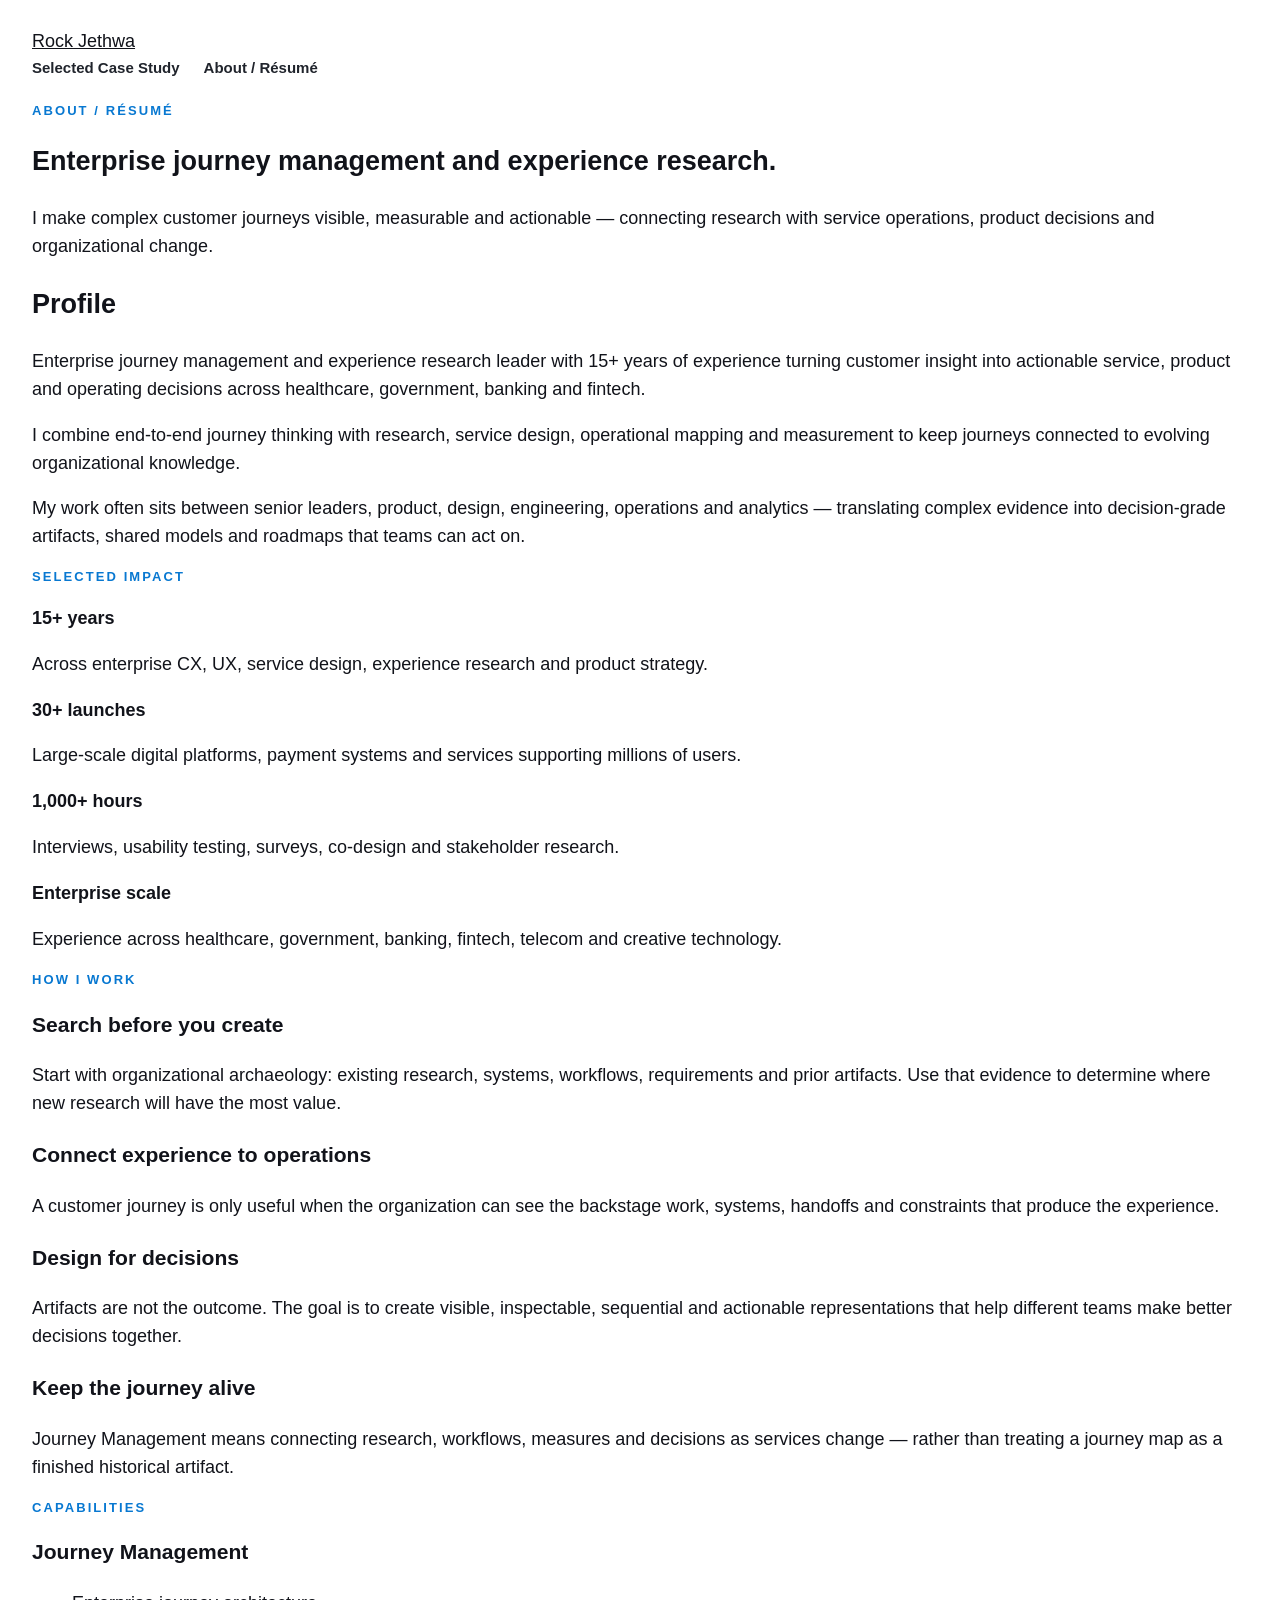
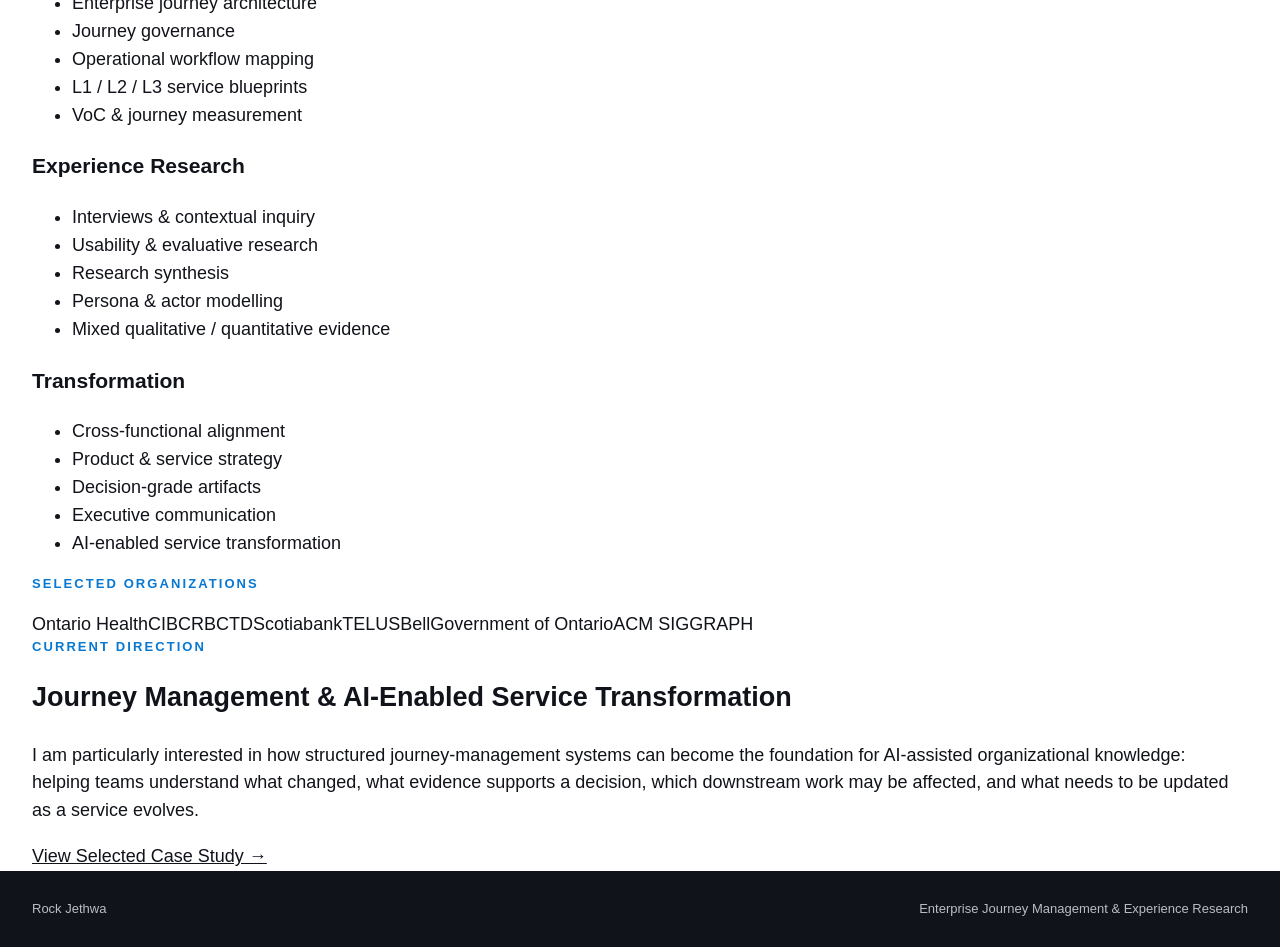
==== about.html @ f86421ea "Create about.html" ====
<!DOCTYPE html>
<html lang="en">
<head>
  <meta charset="UTF-8">
  <meta name="viewport" content="width=device-width, initial-scale=1.0">
  <title>About / Résumé | Rock Jethwa</title>
  <meta name="description" content="About Rock Jethwa — enterprise journey management, experience research, service design and AI-enabled transformation leader.">
  <link rel="stylesheet" href="styles.css">
</head>
<body>
  <header class="site-header">
    <div class="container header-inner">
      <a class="brand" href="index.html">Rock Jethwa</a>
      <nav class="nav-links" aria-label="Primary navigation">
        <a href="index.html">Selected Case Study</a>
        <a class="active" href="about.html">About / Résumé</a>
      </nav>
    </div>
  </header>

  <main>
    <section class="about-hero">
      <div class="container">
        <p class="eyebrow">ABOUT / RÉSUMÉ</p>
        <h1>Enterprise journey management and experience research.</h1>
        <p class="about-lead">I make complex customer journeys visible, measurable and actionable — connecting research with service operations, product decisions and organizational change.</p>
      </div>
    </section>

    <section class="about-copy">
      <div class="container narrow">
        <h2>Profile</h2>
        <p>Enterprise journey management and experience research leader with 15+ years of experience turning customer insight into actionable service, product and operating decisions across healthcare, government, banking and fintech.</p>
        <p>I combine end-to-end journey thinking with research, service design, operational mapping and measurement to keep journeys connected to evolving organizational knowledge.</p>
        <p>My work often sits between senior leaders, product, design, engineering, operations and analytics — translating complex evidence into decision-grade artifacts, shared models and roadmaps that teams can act on.</p>
      </div>
    </section>

    <section class="about-section-light">
      <div class="container">
        <p class="eyebrow">SELECTED IMPACT</p>
        <div class="impact-grid">
          <div><strong>15+ years</strong><p>Across enterprise CX, UX, service design, experience research and product strategy.</p></div>
          <div><strong>30+ launches</strong><p>Large-scale digital platforms, payment systems and services supporting millions of users.</p></div>
          <div><strong>1,000+ hours</strong><p>Interviews, usability testing, surveys, co-design and stakeholder research.</p></div>
          <div><strong>Enterprise scale</strong><p>Experience across healthcare, government, banking, fintech, telecom and creative technology.</p></div>
        </div>
      </div>
    </section>

    <section class="about-copy">
      <div class="container">
        <p class="eyebrow">HOW I WORK</p>
        <div class="principles-grid">
          <div><h3>Search before you create</h3><p>Start with organizational archaeology: existing research, systems, workflows, requirements and prior artifacts. Use that evidence to determine where new research will have the most value.</p></div>
          <div><h3>Connect experience to operations</h3><p>A customer journey is only useful when the organization can see the backstage work, systems, handoffs and constraints that produce the experience.</p></div>
          <div><h3>Design for decisions</h3><p>Artifacts are not the outcome. The goal is to create visible, inspectable, sequential and actionable representations that help different teams make better decisions together.</p></div>
          <div><h3>Keep the journey alive</h3><p>Journey Management means connecting research, workflows, measures and decisions as services change — rather than treating a journey map as a finished historical artifact.</p></div>
        </div>
      </div>
    </section>

    <section class="resume-section">
      <div class="container">
        <p class="eyebrow">CAPABILITIES</p>
        <div class="capability-columns">
          <div><h3>Journey Management</h3><ul><li>Enterprise journey architecture</li><li>Journey governance</li><li>Operational workflow mapping</li><li>L1 / L2 / L3 service blueprints</li><li>VoC &amp; journey measurement</li></ul></div>
          <div><h3>Experience Research</h3><ul><li>Interviews &amp; contextual inquiry</li><li>Usability &amp; evaluative research</li><li>Research synthesis</li><li>Persona &amp; actor modelling</li><li>Mixed qualitative / quantitative evidence</li></ul></div>
          <div><h3>Transformation</h3><ul><li>Cross-functional alignment</li><li>Product &amp; service strategy</li><li>Decision-grade artifacts</li><li>Executive communication</li><li>AI-enabled service transformation</li></ul></div>
        </div>
      </div>
    </section>

    <section class="about-section-light">
      <div class="container">
        <p class="eyebrow">SELECTED ORGANIZATIONS</p>
        <div class="experience-chips large"><span>Ontario Health</span><span>CIBC</span><span>RBC</span><span>TD</span><span>Scotiabank</span><span>TELUS</span><span>Bell</span><span>Government of Ontario</span><span>ACM SIGGRAPH</span></div>
      </div>
    </section>

    <section class="about-copy closing-about">
      <div class="container narrow">
        <p class="eyebrow">CURRENT DIRECTION</p>
        <h2>Journey Management &amp; AI-Enabled Service Transformation</h2>
        <p>I am particularly interested in how structured journey-management systems can become the foundation for AI-assisted organizational knowledge: helping teams understand what changed, what evidence supports a decision, which downstream work may be affected, and what needs to be updated as a service evolves.</p>
        <a class="button" href="index.html">View Selected Case Study →</a>
      </div>
    </section>
  </main>

  <footer class="site-footer">
    <div class="container"><span>Rock Jethwa</span><span>Enterprise Journey Management &amp; Experience Research</span></div>
  </footer>
</body>
</html>
---- styles.css ----
/* =========================================================
   RESET / BASE
========================================================= */

* {
  box-sizing: border-box;
}

html {
  scroll-behavior: smooth;
}

body {
  margin: 0;
  background: #ffffff;
  color: #11131a;
  font-family:
    Inter,
    -apple-system,
    BlinkMacSystemFont,
    "Segoe UI",
    Helvetica,
    Arial,
    sans-serif;
  font-size: 18px;
  line-height: 1.55;
}

img {
  display: block;
  max-width: 100%;
}

a {
  color: inherit;
}

.container {
  width: min(1240px, calc(100% - 64px));
  margin: 0 auto;
}


/* =========================================================
   HEADER
========================================================= */

.site-header {
  padding: 28px 0 24px;
  background: #ffffff;
}

.nav-links {
  display: flex;
  flex-wrap: wrap;
  gap: 12px 24px;
}

.nav-links a {
  color: #20242c;
  font-size: 15px;
  font-weight: 600;
  text-decoration: none;
}

.nav-links a:hover {
  color: #0878d1;
}


/* =========================================================
   HERO
========================================================= */

.hero {
  padding-top: 8px;
}

.hero-panel {
  position: relative;
  display: flex;
  align-items: flex-end;
  min-height: 340px;
  overflow: hidden;
  padding: 52px 56px;

  background:
    radial-gradient(
      circle at 75% 30%,
      rgba(209, 37, 255, 0.75),
      transparent 30%
    ),
    radial-gradient(
      circle at 45% 20%,
      rgba(0, 144, 255, 0.7),
      transparent 32%
    ),
    linear-gradient(
      125deg,
      #050716 0%,
      #081a42 38%,
      #35115b 67%,
      #080912 100%
    );

  border-radius: 4px;
}

.hero-panel::before {
  content: "";
  position: absolute;
  inset: -35% -10% auto 20%;
  height: 85%;

  background:
    linear-gradient(
      115deg,
      transparent 20%,
      rgba(0, 176, 255, 0.7) 40%,
      rgba(205, 33, 255, 0.65) 58%,
      rgba(255, 89, 44, 0.55) 75%,
      transparent 90%
    );

  filter: blur(35px);
  transform: rotate(-5deg);
}

.hero-content {
  position: relative;
  z-index: 2;
  max-width: 900px;
}

.hero h1 {
  max-width: 850px;
  margin: 0 0 24px;
  color: #ffffff;
  font-size: clamp(42px, 5vw, 70px);
  line-height: 0.98;
  letter-spacing: -0.045em;
}

.hero-statement {
  max-width: 920px;
  margin: 0;
  color: rgba(255, 255, 255, 0.93);
  font-size: 22px;
  font-style: italic;
  line-height: 1.45;
}


/* =========================================================
   TOP EXPERIENCE STATS
========================================================= */

.experience-stats {
  padding: 36px 0 30px;
}

.stats-grid {
  display: grid;
  grid-template-columns: repeat(4, 1fr);
  gap: 32px;
}

.stat {
  text-align: center;
}

.stat strong {
  display: block;
  margin-bottom: 4px;
  font-size: 27px;
  line-height: 1.1;
}

.stat span {
  display: block;
  color: #353a43;
  font-size: 15px;
  line-height: 1.35;
}


/* =========================================================
   LOGO MARQUEE
========================================================= */

.logo-section {
  padding: 18px 0 54px;
  overflow: hidden;
}

.logo-marquee {
  width: 100%;
  overflow: hidden;
}

.logo-track {
  display: flex;
  width: max-content;
  align-items: center;
  gap: 65px;
  padding-left: 32px;
  animation: logo-scroll 36s linear infinite;
}

.logo-marquee:hover .logo-track {
  animation-play-state: paused;
}

.logo-item {
  display: flex;
  flex: 0 0 auto;
  width: 135px;
  height: 75px;
  align-items: center;
  justify-content: center;
}

.logo-item img {
  max-width: 135px;
  max-height: 70px;
  object-fit: contain;
}

@keyframes logo-scroll {
  from {
    transform: translateX(0);
  }

  to {
    transform: translateX(-50%);
  }
}

@media (prefers-reduced-motion: reduce) {
  .logo-track {
    animation: none;
  }
}


/* =========================================================
   COMMON TYPOGRAPHY
========================================================= */

.eyebrow {
  margin: 0 0 20px;
  color: #0878d1;
  font-size: 13px;
  font-weight: 800;
  letter-spacing: 0.16em;
  line-height: 1.2;
}

.section-number {
  margin: 0 0 8px;
  color: #8a929c;
  font-size: 14px;
  font-weight: 800;
  letter-spacing: 0.12em;
}

.section-title {
  max-width: 1050px;
  margin: 0 0 25px;
  color: #11131a;
  font-size: clamp(44px, 5vw, 70px);
  font-weight: 750;
  letter-spacing: -0.045em;
  line-height: 1.02;
}

.section-lead {
  max-width: 900px;
  margin: 0 0 30px;
  color: #444b55;
  font-size: 22px;
  line-height: 1.5;
}

.case-section > .container > p:not(.eyebrow):not(.section-number):not(.section-lead) {
  max-width: 940px;
  margin-top: 24px;
  margin-bottom: 0;
  color: #303640;
}


/* =========================================================
   FEATURED CASE INTRO
========================================================= */

.case-intro {
  padding: 22px 0 0;
}

.case-title {
  margin: 0;
  color: #11131a;
  font-size: clamp(64px, 8vw, 108px);
  font-weight: 750;
  letter-spacing: -0.055em;
  line-height: 0.95;
}

.case-subtitle {
  max-width: 1000px;
  margin: 24px 0 8px;
  color: #454b54;
  font-size: clamp(28px, 3vw, 40px);
  line-height: 1.25;
}

.confidentiality-note {
  margin: 0;
  color: #7b818a;
  font-size: 15px;
  font-style: italic;
}


/* =========================================================
   PROGRAM CONTEXT
========================================================= */

.program-scale {
  margin-top: 60px;
}

.program-scale h3 {
  max-width: 1040px;
  margin: 0 0 28px;
  font-size: clamp(44px, 5vw, 70px);
  line-height: 1.04;
  letter-spacing: -0.045em;
}

.program-scale-intro {
  max-width: 940px;
  margin: 0 0 38px;
  color: #444b55;
  font-size: 21px;
  line-height: 1.55;
}

.scale-grid {
  display: grid;
  grid-template-columns: repeat(4, 1fr);
  gap: 32px;
}

.scale-item {
  padding-top: 22px;
  border-top: 1px solid #dfe3e8;
}

.scale-item strong {
  display: block;
  margin-bottom: 10px;
  font-size: 38px;
  line-height: 1;
}

.scale-item span {
  display: block;
  color: #4a5059;
  font-size: 16px;
  line-height: 1.45;
}

.source-note {
  margin: 28px 0 0;
  color: #858b94;
  font-size: 13px;
}


/* =========================================================
   CONTENTS
========================================================= */

.contents-section {
  padding: 0;
}

.case-contents {
  margin-top: 60px;
  padding: 42px 48px 48px;
  background: #f5f6f8;
  border-radius: 7px;
}

.contents-grid {
  display: grid;
  grid-template-columns: repeat(2, 1fr);
  column-gap: 55px;
}

.contents-grid a {
  display: grid;
  grid-template-columns: 38px 1fr;
  align-items: center;
  padding: 16px 0;
  border-bottom: 1px solid #dfe2e6;

  color: #343a44;
  font-size: 16px;
  font-weight: 650;
  text-decoration: none;
}

.contents-grid a:hover {
  color: #0878d1;
}

.contents-grid span {
  color: #8a929c;
  font-size: 12px;
  font-weight: 800;
}


/* =========================================================
   MY WORK AT A GLANCE
========================================================= */

.work-scale {
  margin-top: 55px;
}

.at-a-glance {
  display: grid;
  grid-template-columns: repeat(4, 1fr);
  gap: 32px;
}

.glance-item {
  padding-top: 24px;
  border-top: 1px solid #dfe3e8;
}

.glance-item strong {
  display: block;
  margin-bottom: 12px;
  color: #11131a;
  font-size: 38px;
  line-height: 1;
}

.glance-item span {
  display: block;
  color: #4a5059;
  font-size: 16px;
  line-height: 1.45;
}


/* =========================================================
   CASE STUDY SECTIONS

   This is the important spacing adjustment.
========================================================= */

.case-section {
  padding: 65px 0 10px;
}

.first-case-section {
  padding-top: 70px;
}


/* =========================================================
   IMAGE PLACEHOLDERS
========================================================= */

.image-placeholder {
  display: flex;
  min-height: 330px;
  margin: 36px 0 30px;
  align-items: center;
  justify-content: center;

  background: #f4f5f7;
  border: 1px solid #e5e8ec;
}

.image-placeholder span {
  padding: 20px;
  color: #8c929a;
  font-size: 14px;
  text-align: center;
}


/* =========================================================
   GOVERNANCE CARDS
========================================================= */

.governance-grid {
  display: grid;
  grid-template-columns: repeat(3, 1fr);
  gap: 18px;
  margin: 36px 0 10px;
}

.governance-card {
  padding: 26px;
  background: #f6f7f8;
}

.governance-card strong {
  color: #0878d1;
  font-size: 14px;
  letter-spacing: 0.08em;
}

.governance-card h3 {
  margin: 8px 0 10px;
  font-size: 22px;
}

.governance-card p {
  margin: 0;
  color: #555b64;
  font-size: 15px;
}


/* =========================================================
   ROLE
========================================================= */

.role-grid {
  display: grid;
  grid-template-columns: repeat(3, 1fr);
  gap: 28px;
  margin-top: 38px;
}

.role-grid > div {
  padding-top: 22px;
  border-top: 1px solid #dfe3e8;
}

.role-grid h3 {
  margin: 0 0 12px;
  font-size: 19px;
}

.role-grid p {
  margin: 0;
  color: #515760;
  font-size: 16px;
}


/* =========================================================
   ABOUT
========================================================= */

.about-section {
  margin-top: 70px;
  padding: 65px 0;
  background: #f5f6f8;
}

.about-section h2 {
  max-width: 850px;
  margin: 0 0 20px;
  font-size: clamp(38px, 4vw, 58px);
  letter-spacing: -0.04em;
  line-height: 1.05;
}

.about-section p:last-child {
  color: #555b64;
}


/* =========================================================
   FOOTER
========================================================= */

.site-footer {
  padding: 28px 0;
  background: #11131a;
  color: #ffffff;
}

.site-footer .container {
  display: flex;
  align-items: center;
  justify-content: space-between;
  gap: 25px;
  color: #b9bec6;
  font-size: 13px;
}


/* =========================================================
   TABLET
========================================================= */

@media (max-width: 950px) {

  .stats-grid,
  .scale-grid,
  .at-a-glance {
    grid-template-columns: repeat(2, 1fr);
  }

  .contents-grid {
    grid-template-columns: 1fr;
  }

  .governance-grid,
  .role-grid {
    grid-template-columns: 1fr;
  }

}


/* =========================================================
   MOBILE
========================================================= */

@media (max-width: 700px) {

  body {
    font-size: 16px;
  }

  .container {
    width: min(92%, 1240px);
  }

  .site-header {
    padding: 20px 0;
  }

  .nav-links {
    gap: 12px 18px;
  }

  .nav-links a {
    font-size: 13px;
  }


  /* HERO */

  .hero {
    padding-top: 0;
  }

  .hero-panel {
    min-height: 430px;
    padding: 38px 28px;
  }

  .hero h1 {
    font-size: 44px;
  }

  .hero-statement {
    font-size: 19px;
  }


  /* STATS */

  .stats-grid,
  .scale-grid,
  .at-a-glance {
    grid-template-columns: 1fr;
  }

  .stat {
    text-align: left;
  }


  /* FEATURED CASE */

  .case-title {
    font-size: 58px;
  }

  .case-subtitle {
    font-size: 27px;
  }


  /* PROGRAM CONTEXT */

  .program-scale {
    margin-top: 50px;
  }

  .program-scale h3,
  .section-title {
    font-size: 42px;
  }

  .program-scale-intro,
  .section-lead {
    font-size: 19px;
  }


  /* CONTENTS */

  .case-contents {
    margin-top: 50px;
    padding: 30px 25px 35px;
  }

  .contents-grid a {
    grid-template-columns: 32px 1fr;
    padding: 14px 0;
    font-size: 15px;
  }


  /* MY WORK */

  .work-scale {
    margin-top: 50px;
  }


  /* CASE SECTIONS */

  .case-section,
  .first-case-section {
    padding-top: 55px;
  }


  /* IMAGES */

  .image-placeholder {
    min-height: 260px;
    margin: 28px 0 24px;
  }


  /* LOGOS */

  .logo-track {
    gap: 42px;
  }

  .logo-item {
    width: 110px;
  }

  .logo-item img {
    max-width: 110px;
    max-height: 60px;
  }


  /* FOOTER */

  .site-footer .container {
    align-items: flex-start;
    flex-direction: column;
  }

}
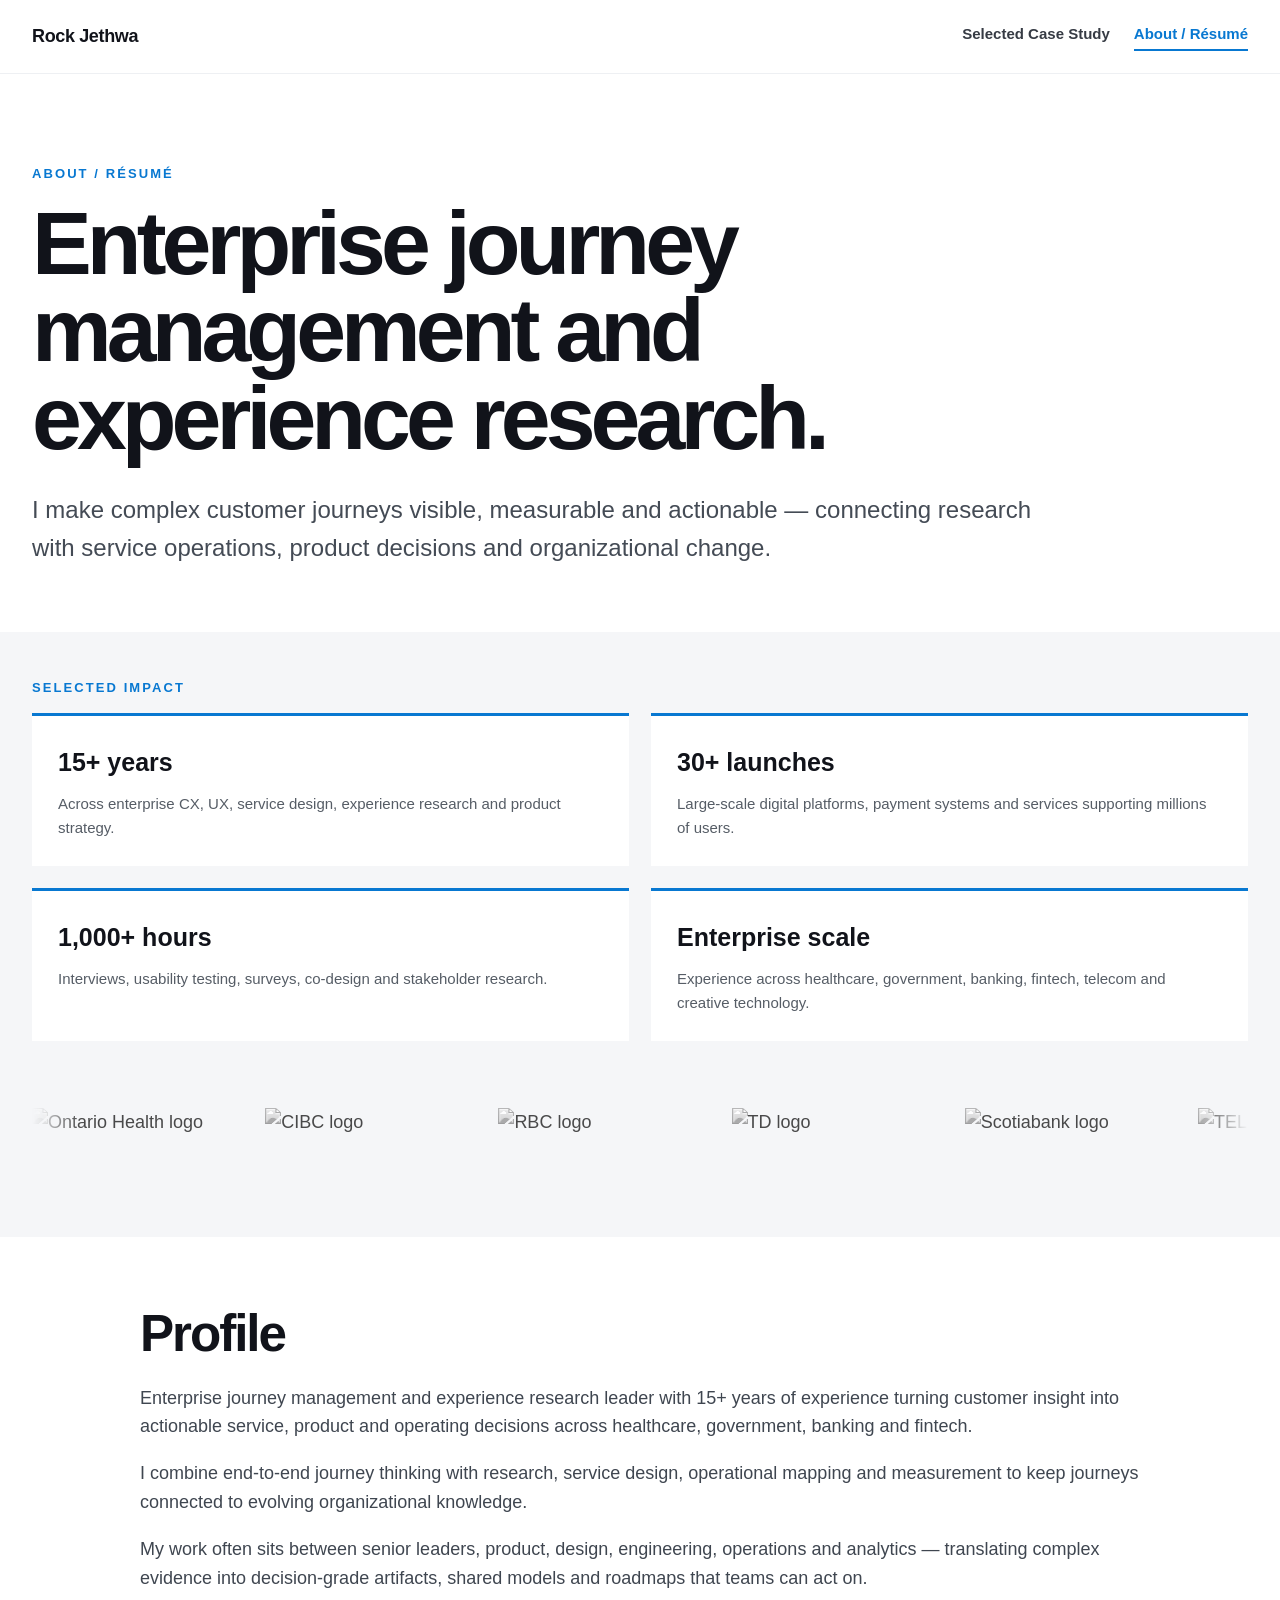
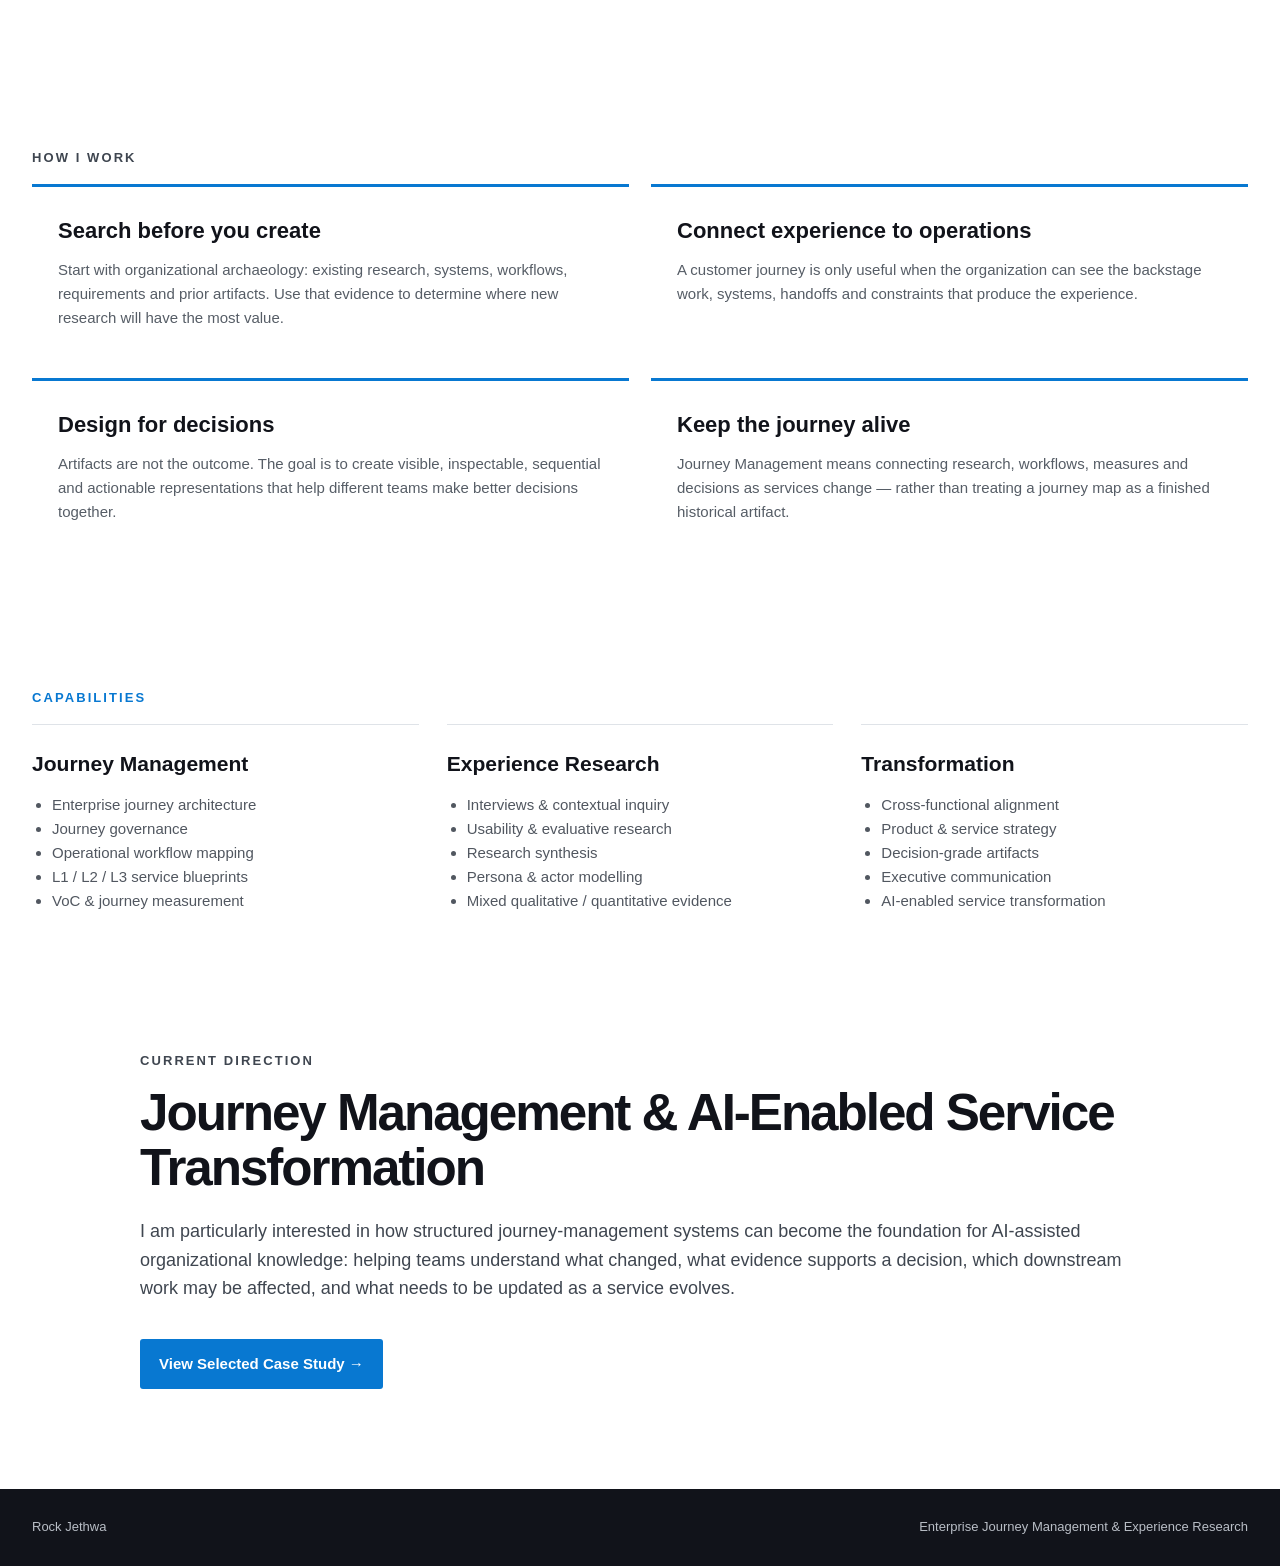
==== commit f947af65: "Update about.html" ====
--- a/about.html
+++ b/about.html
@@ -1,95 +1,112 @@
 <!DOCTYPE html>
+
 <html lang="en">
 <head>
-  <meta charset="UTF-8">
-  <meta name="viewport" content="width=device-width, initial-scale=1.0">
-  <title>About / Résumé | Rock Jethwa</title>
-  <meta name="description" content="About Rock Jethwa — enterprise journey management, experience research, service design and AI-enabled transformation leader.">
-  <link rel="stylesheet" href="styles.css">
+<meta charset="utf-8"/>
+<meta content="width=device-width, initial-scale=1.0" name="viewport"/>
+<title>About / Résumé | Rock Jethwa</title>
+<meta content="About Rock Jethwa — enterprise journey management, experience research, service design and AI-enabled transformation leader." name="description"/>
+<link href="styles.css" rel="stylesheet"/>
 </head>
 <body>
-  <header class="site-header">
-    <div class="container header-inner">
-      <a class="brand" href="index.html">Rock Jethwa</a>
-      <nav class="nav-links" aria-label="Primary navigation">
-        <a href="index.html">Selected Case Study</a>
-        <a class="active" href="about.html">About / Résumé</a>
-      </nav>
-    </div>
-  </header>
+<header class="site-header">
+<div class="container header-inner">
+<a class="brand" href="index.html">Rock Jethwa</a>
+<nav aria-label="Primary navigation" class="nav-links">
+<a href="index.html">Selected Case Study</a>
+<a class="active" href="about.html">About / Résumé</a>
+</nav>
+</div>
+</header>
+<main>
+<section class="about-hero">
+<div class="container">
+<p class="eyebrow">ABOUT / RÉSUMÉ</p>
+<h1>Enterprise journey management and experience research.</h1>
+<p class="about-lead">I make complex customer journeys visible, measurable and actionable — connecting research with service operations, product decisions and organizational change.</p>
+</div>
+</section><section class="about-section-light">
+<div class="container">
+<p class="eyebrow">SELECTED IMPACT</p>
+<div class="impact-grid">
+<div><strong>15+ years</strong><p>Across enterprise CX, UX, service design, experience research and product strategy.</p></div>
+<div><strong>30+ launches</strong><p>Large-scale digital platforms, payment systems and services supporting millions of users.</p></div>
+<div><strong>1,000+ hours</strong><p>Interviews, usability testing, surveys, co-design and stakeholder research.</p></div>
+<div><strong>Enterprise scale</strong><p>Experience across healthcare, government, banking, fintech, telecom and creative technology.</p></div>
+</div>
+</div>
+</section><section aria-label="Selected organizations" class="experience-strip logo-strip">
+<div class="container">
+<div aria-label="Selected organizations I've worked with or contributed to" class="logo-marquee" data-logo-marquee="">
+<div class="logo-marquee-track">
+<div class="logo-marquee-group">
+<div class="logo-item"><img alt="Ontario Health logo" loading="lazy" src="images/logo-ontario-health.svg"/></div>
+<div class="logo-item"><img alt="CIBC logo" loading="lazy" src="images/logo-cibc.svg"/></div>
+<div class="logo-item"><img alt="RBC logo" loading="lazy" src="images/logo-rbc.svg"/></div>
+<div class="logo-item"><img alt="TD logo" loading="lazy" src="images/logo-td.svg"/></div>
+<div class="logo-item"><img alt="Scotiabank logo" loading="lazy" src="images/logo-scotiabank.svg"/></div>
+<div class="logo-item"><img alt="TELUS logo" loading="lazy" src="images/logo-telus.svg"/></div>
+<div class="logo-item"><img alt="Bell logo" loading="lazy" src="images/logo-bell.svg"/></div>
+<div class="logo-item"><img alt="Government of Ontario logo" loading="lazy" src="images/logo-government-ontario.svg"/></div>
+<div class="logo-item"><img alt="ACM SIGGRAPH logo" loading="lazy" src="images/logo-acm-siggraph.svg"/></div>
+</div>
+<div aria-hidden="true" class="logo-marquee-group">
+<div class="logo-item"><img alt="" src="images/logo-ontario-health.svg"/></div>
+<div class="logo-item"><img alt="" src="images/logo-cibc.svg"/></div>
+<div class="logo-item"><img alt="" src="images/logo-rbc.svg"/></div>
+<div class="logo-item"><img alt="" src="images/logo-td.svg"/></div>
+<div class="logo-item"><img alt="" src="images/logo-scotiabank.svg"/></div>
+<div class="logo-item"><img alt="" src="images/logo-telus.svg"/></div>
+<div class="logo-item"><img alt="" src="images/logo-bell.svg"/></div>
+<div class="logo-item"><img alt="" src="images/logo-government-ontario.svg"/></div>
+<div class="logo-item"><img alt="" src="images/logo-acm-siggraph.svg"/></div>
+</div>
+</div>
+</div>
+</div>
+</section><section class="about-copy">
+<div class="container narrow">
+<h2>Profile</h2>
+<p>Enterprise journey management and experience research leader with 15+ years of experience turning customer insight into actionable service, product and operating decisions across healthcare, government, banking and fintech.</p>
+<p>I combine end-to-end journey thinking with research, service design, operational mapping and measurement to keep journeys connected to evolving organizational knowledge.</p>
+<p>My work often sits between senior leaders, product, design, engineering, operations and analytics — translating complex evidence into decision-grade artifacts, shared models and roadmaps that teams can act on.</p>
+</div>
+</section>
 
-  <main>
-    <section class="about-hero">
-      <div class="container">
-        <p class="eyebrow">ABOUT / RÉSUMÉ</p>
-        <h1>Enterprise journey management and experience research.</h1>
-        <p class="about-lead">I make complex customer journeys visible, measurable and actionable — connecting research with service operations, product decisions and organizational change.</p>
-      </div>
-    </section>
 
-    <section class="about-copy">
-      <div class="container narrow">
-        <h2>Profile</h2>
-        <p>Enterprise journey management and experience research leader with 15+ years of experience turning customer insight into actionable service, product and operating decisions across healthcare, government, banking and fintech.</p>
-        <p>I combine end-to-end journey thinking with research, service design, operational mapping and measurement to keep journeys connected to evolving organizational knowledge.</p>
-        <p>My work often sits between senior leaders, product, design, engineering, operations and analytics — translating complex evidence into decision-grade artifacts, shared models and roadmaps that teams can act on.</p>
-      </div>
-    </section>
+<section class="about-copy">
+<div class="container">
+<p class="eyebrow">HOW I WORK</p>
+<div class="principles-grid">
+<div><h3>Search before you create</h3><p>Start with organizational archaeology: existing research, systems, workflows, requirements and prior artifacts. Use that evidence to determine where new research will have the most value.</p></div>
+<div><h3>Connect experience to operations</h3><p>A customer journey is only useful when the organization can see the backstage work, systems, handoffs and constraints that produce the experience.</p></div>
+<div><h3>Design for decisions</h3><p>Artifacts are not the outcome. The goal is to create visible, inspectable, sequential and actionable representations that help different teams make better decisions together.</p></div>
+<div><h3>Keep the journey alive</h3><p>Journey Management means connecting research, workflows, measures and decisions as services change — rather than treating a journey map as a finished historical artifact.</p></div>
+</div>
+</div>
+</section>
+<section class="resume-section">
+<div class="container">
+<p class="eyebrow">CAPABILITIES</p>
+<div class="capability-columns">
+<div><h3>Journey Management</h3><ul><li>Enterprise journey architecture</li><li>Journey governance</li><li>Operational workflow mapping</li><li>L1 / L2 / L3 service blueprints</li><li>VoC &amp; journey measurement</li></ul></div>
+<div><h3>Experience Research</h3><ul><li>Interviews &amp; contextual inquiry</li><li>Usability &amp; evaluative research</li><li>Research synthesis</li><li>Persona &amp; actor modelling</li><li>Mixed qualitative / quantitative evidence</li></ul></div>
+<div><h3>Transformation</h3><ul><li>Cross-functional alignment</li><li>Product &amp; service strategy</li><li>Decision-grade artifacts</li><li>Executive communication</li><li>AI-enabled service transformation</li></ul></div>
+</div>
+</div>
+</section>
 
-    <section class="about-section-light">
-      <div class="container">
-        <p class="eyebrow">SELECTED IMPACT</p>
-        <div class="impact-grid">
-          <div><strong>15+ years</strong><p>Across enterprise CX, UX, service design, experience research and product strategy.</p></div>
-          <div><strong>30+ launches</strong><p>Large-scale digital platforms, payment systems and services supporting millions of users.</p></div>
-          <div><strong>1,000+ hours</strong><p>Interviews, usability testing, surveys, co-design and stakeholder research.</p></div>
-          <div><strong>Enterprise scale</strong><p>Experience across healthcare, government, banking, fintech, telecom and creative technology.</p></div>
-        </div>
-      </div>
-    </section>
-
-    <section class="about-copy">
-      <div class="container">
-        <p class="eyebrow">HOW I WORK</p>
-        <div class="principles-grid">
-          <div><h3>Search before you create</h3><p>Start with organizational archaeology: existing research, systems, workflows, requirements and prior artifacts. Use that evidence to determine where new research will have the most value.</p></div>
-          <div><h3>Connect experience to operations</h3><p>A customer journey is only useful when the organization can see the backstage work, systems, handoffs and constraints that produce the experience.</p></div>
-          <div><h3>Design for decisions</h3><p>Artifacts are not the outcome. The goal is to create visible, inspectable, sequential and actionable representations that help different teams make better decisions together.</p></div>
-          <div><h3>Keep the journey alive</h3><p>Journey Management means connecting research, workflows, measures and decisions as services change — rather than treating a journey map as a finished historical artifact.</p></div>
-        </div>
-      </div>
-    </section>
-
-    <section class="resume-section">
-      <div class="container">
-        <p class="eyebrow">CAPABILITIES</p>
-        <div class="capability-columns">
-          <div><h3>Journey Management</h3><ul><li>Enterprise journey architecture</li><li>Journey governance</li><li>Operational workflow mapping</li><li>L1 / L2 / L3 service blueprints</li><li>VoC &amp; journey measurement</li></ul></div>
-          <div><h3>Experience Research</h3><ul><li>Interviews &amp; contextual inquiry</li><li>Usability &amp; evaluative research</li><li>Research synthesis</li><li>Persona &amp; actor modelling</li><li>Mixed qualitative / quantitative evidence</li></ul></div>
-          <div><h3>Transformation</h3><ul><li>Cross-functional alignment</li><li>Product &amp; service strategy</li><li>Decision-grade artifacts</li><li>Executive communication</li><li>AI-enabled service transformation</li></ul></div>
-        </div>
-      </div>
-    </section>
-
-    <section class="about-section-light">
-      <div class="container">
-        <p class="eyebrow">SELECTED ORGANIZATIONS</p>
-        <div class="experience-chips large"><span>Ontario Health</span><span>CIBC</span><span>RBC</span><span>TD</span><span>Scotiabank</span><span>TELUS</span><span>Bell</span><span>Government of Ontario</span><span>ACM SIGGRAPH</span></div>
-      </div>
-    </section>
-
-    <section class="about-copy closing-about">
-      <div class="container narrow">
-        <p class="eyebrow">CURRENT DIRECTION</p>
-        <h2>Journey Management &amp; AI-Enabled Service Transformation</h2>
-        <p>I am particularly interested in how structured journey-management systems can become the foundation for AI-assisted organizational knowledge: helping teams understand what changed, what evidence supports a decision, which downstream work may be affected, and what needs to be updated as a service evolves.</p>
-        <a class="button" href="index.html">View Selected Case Study →</a>
-      </div>
-    </section>
-  </main>
-
-  <footer class="site-footer">
-    <div class="container"><span>Rock Jethwa</span><span>Enterprise Journey Management &amp; Experience Research</span></div>
-  </footer>
-</body>
+<section class="about-copy closing-about">
+<div class="container narrow">
+<p class="eyebrow">CURRENT DIRECTION</p>
+<h2>Journey Management &amp; AI-Enabled Service Transformation</h2>
+<p>I am particularly interested in how structured journey-management systems can become the foundation for AI-assisted organizational knowledge: helping teams understand what changed, what evidence supports a decision, which downstream work may be affected, and what needs to be updated as a service evolves.</p>
+<a class="button" href="index.html">View Selected Case Study →</a>
+</div>
+</section>
+</main>
+<footer class="site-footer">
+<div class="container"><span>Rock Jethwa</span><span>Enterprise Journey Management &amp; Experience Research</span></div>
+</footer>
+<script defer="True" src="scripts.js"></script></body>
 </html>
--- a/styles.css
+++ b/styles.css
@@ -1,777 +1,287 @@
-/* =========================================================
-   RESET / BASE
-========================================================= */
-
-* {
-  box-sizing: border-box;
-}
-
-html {
-  scroll-behavior: smooth;
-}
-
+* { box-sizing: border-box; }
+html { scroll-behavior: smooth; }
 body {
   margin: 0;
-  background: #ffffff;
+  background: #fff;
   color: #11131a;
-  font-family:
-    Inter,
-    -apple-system,
-    BlinkMacSystemFont,
-    "Segoe UI",
-    Helvetica,
-    Arial,
-    sans-serif;
+  font-family: Inter, -apple-system, BlinkMacSystemFont, "Segoe UI", Helvetica, Arial, sans-serif;
   font-size: 18px;
-  line-height: 1.55;
-}
-
-img {
-  display: block;
-  max-width: 100%;
-}
-
-a {
-  color: inherit;
-}
-
-.container {
-  width: min(1240px, calc(100% - 64px));
-  margin: 0 auto;
-}
-
-
-/* =========================================================
-   HEADER
-========================================================= */
-
-.site-header {
-  padding: 28px 0 24px;
-  background: #ffffff;
-}
-
-.nav-links {
-  display: flex;
-  flex-wrap: wrap;
-  gap: 12px 24px;
-}
-
-.nav-links a {
-  color: #20242c;
-  font-size: 15px;
-  font-weight: 600;
-  text-decoration: none;
-}
-
-.nav-links a:hover {
-  color: #0878d1;
-}
-
-
-/* =========================================================
-   HERO
-========================================================= */
-
-.hero {
-  padding-top: 8px;
-}
-
-.hero-panel {
+  line-height: 1.6;
+}
+img { display: block; max-width: 100%; }
+a { color: inherit; }
+.container { width: min(1240px, calc(100% - 64px)); margin: 0 auto; }
+.container.narrow { width: min(1000px, calc(100% - 64px)); }
+
+.site-header { padding: 22px 0; background: rgba(255,255,255,.96); border-bottom: 1px solid #eef0f3; position: sticky; top: 0; z-index: 20; backdrop-filter: blur(8px); }
+.header-inner { display: flex; align-items: center; justify-content: space-between; gap: 24px; }
+.brand { font-weight: 800; text-decoration: none; letter-spacing: -.02em; }
+.nav-links { display: flex; flex-wrap: wrap; gap: 12px 24px; }
+.nav-links a { color: #363b44; font-size: 15px; font-weight: 650; text-decoration: none; padding-bottom: 3px; border-bottom: 2px solid transparent; }
+.nav-links a:hover, .nav-links a.active { color: #0878d1; border-bottom-color: #0878d1; }
+
+.hero { padding-top: 28px; }
+.hero-panel { position: relative; min-height: 440px; display: flex; align-items: flex-end; overflow: hidden; padding: 58px 60px; background: radial-gradient(circle at 75% 30%, rgba(209,37,255,.75), transparent 30%), radial-gradient(circle at 45% 20%, rgba(0,144,255,.7), transparent 32%), linear-gradient(125deg,#050716 0%,#081a42 38%,#35115b 67%,#080912 100%); border-radius: 8px; }
+.hero-panel::before { content:""; position:absolute; inset:-35% -10% auto 20%; height:85%; background:linear-gradient(115deg,transparent 20%,rgba(0,176,255,.7) 40%,rgba(205,33,255,.65) 58%,rgba(255,89,44,.55) 75%,transparent 90%); filter: blur(35px); transform: rotate(-5deg); }
+.hero-content { position: relative; z-index:2; max-width: 1000px; }
+.hero-kicker { margin: 0 0 18px; color: rgba(255,255,255,.72); font-size: 13px; font-weight: 800; letter-spacing: .14em; }
+.hero h1 { max-width: 1000px; margin:0 0 24px; color:#fff; font-size:clamp(42px,5.5vw,76px); line-height:.98; letter-spacing:-.05em; }
+.hero-statement { margin:0; color:rgba(255,255,255,.94); font-size:24px; font-style:italic; }
+
+.experience-stats { padding: 38px 0 28px; }
+.stats-grid, .scale-grid, .at-a-glance { display:grid; grid-template-columns:repeat(4,1fr); gap:32px; }
+.stat { text-align:center; }
+.stat strong, .scale-item strong, .glance-item strong { display:block; margin-bottom:6px; font-size:28px; line-height:1.05; }
+.stat span, .scale-item span, .glance-item span { display:block; color:#4a5059; font-size:15px; line-height:1.4; }
+
+.experience-strip { padding: 10px 0 58px; }
+.logo-strip { overflow: hidden; }
+.logo-marquee {
+  --logo-gap: 54px;
   position: relative;
-  display: flex;
-  align-items: flex-end;
-  min-height: 340px;
-  overflow: hidden;
-  padding: 52px 56px;
-
-  background:
-    radial-gradient(
-      circle at 75% 30%,
-      rgba(209, 37, 255, 0.75),
-      transparent 30%
-    ),
-    radial-gradient(
-      circle at 45% 20%,
-      rgba(0, 144, 255, 0.7),
-      transparent 32%
-    ),
-    linear-gradient(
-      125deg,
-      #050716 0%,
-      #081a42 38%,
-      #35115b 67%,
-      #080912 100%
-    );
-
-  border-radius: 4px;
-}
-
-.hero-panel::before {
-  content: "";
-  position: absolute;
-  inset: -35% -10% auto 20%;
-  height: 85%;
-
-  background:
-    linear-gradient(
-      115deg,
-      transparent 20%,
-      rgba(0, 176, 255, 0.7) 40%,
-      rgba(205, 33, 255, 0.65) 58%,
-      rgba(255, 89, 44, 0.55) 75%,
-      transparent 90%
-    );
-
-  filter: blur(35px);
-  transform: rotate(-5deg);
-}
-
-.hero-content {
-  position: relative;
-  z-index: 2;
-  max-width: 900px;
-}
-
-.hero h1 {
-  max-width: 850px;
-  margin: 0 0 24px;
-  color: #ffffff;
-  font-size: clamp(42px, 5vw, 70px);
-  line-height: 0.98;
-  letter-spacing: -0.045em;
-}
-
-.hero-statement {
-  max-width: 920px;
-  margin: 0;
-  color: rgba(255, 255, 255, 0.93);
-  font-size: 22px;
-  font-style: italic;
-  line-height: 1.45;
-}
-
-
-/* =========================================================
-   TOP EXPERIENCE STATS
-========================================================= */
-
-.experience-stats {
-  padding: 36px 0 30px;
-}
-
-.stats-grid {
-  display: grid;
-  grid-template-columns: repeat(4, 1fr);
-  gap: 32px;
-}
-
-.stat {
-  text-align: center;
-}
-
-.stat strong {
-  display: block;
-  margin-bottom: 4px;
-  font-size: 27px;
-  line-height: 1.1;
-}
-
-.stat span {
-  display: block;
-  color: #353a43;
-  font-size: 15px;
-  line-height: 1.35;
-}
-
-
-/* =========================================================
-   LOGO MARQUEE
-========================================================= */
-
-.logo-section {
-  padding: 18px 0 54px;
-  overflow: hidden;
-}
-
-.logo-marquee {
   width: 100%;
   overflow: hidden;
-}
-
-.logo-track {
+  touch-action: pan-y;
+  -webkit-mask-image: linear-gradient(to right, transparent 0, #000 4%, #000 96%, transparent 100%);
+  mask-image: linear-gradient(to right, transparent 0, #000 4%, #000 96%, transparent 100%);
+}
+.logo-marquee-track {
   display: flex;
   width: max-content;
+  will-change: transform;
+  animation: logo-marquee-scroll 42s linear infinite;
+}
+.logo-marquee.is-paused .logo-marquee-track { animation-play-state: paused; }
+.logo-marquee-group {
+  display: flex;
+  flex: none;
   align-items: center;
-  gap: 65px;
-  padding-left: 32px;
-  animation: logo-scroll 36s linear infinite;
-}
-
-.logo-marquee:hover .logo-track {
-  animation-play-state: paused;
-}
-
+  gap: var(--logo-gap);
+  padding-right: var(--logo-gap);
+}
 .logo-item {
   display: flex;
   flex: 0 0 auto;
-  width: 135px;
-  height: 75px;
   align-items: center;
   justify-content: center;
-}
-
+  width: clamp(150px, 14vw, 210px);
+  height: 78px;
+}
 .logo-item img {
-  max-width: 135px;
-  max-height: 70px;
+  width: 100%;
+  height: 64px;
   object-fit: contain;
-}
-
-@keyframes logo-scroll {
-  from {
-    transform: translateX(0);
+  filter: grayscale(1);
+  opacity: .76;
+  transition: filter .25s ease, opacity .25s ease, transform .25s ease;
+}
+@media (hover: hover) and (pointer: fine) {
+  .logo-item img:hover { filter: grayscale(0); opacity: 1; transform: translateY(-1px); }
+}
+@keyframes logo-marquee-scroll {
+  from { transform: translate3d(0, 0, 0); }
+  to { transform: translate3d(-50%, 0, 0); }
+}
+.experience-chips { display:flex; flex-wrap:wrap; gap:10px; justify-content:center; }
+.experience-chips span { padding:10px 15px; border:1px solid #dfe3e8; border-radius:999px; color:#4b515a; font-size:14px; font-weight:650; background:#fff; }
+.experience-chips.large { justify-content:flex-start; }
+
+.eyebrow { margin:0 0 18px; color:#0878d1; font-size:13px; font-weight:800; letter-spacing:.16em; line-height:1.2; }
+.section-number { margin:0 0 8px; color:#8a929c; font-size:14px; font-weight:800; letter-spacing:.12em; }
+.section-title { max-width:1000px; margin:0 0 24px; color:#11131a; font-size:clamp(42px,5vw,68px); font-weight:760; letter-spacing:-.045em; line-height:1.02; }
+.section-lead { max-width:1000px; margin:0 0 30px; color:#444b55; font-size:22px; line-height:1.5; }
+.case-section > .container > p:not(.eyebrow):not(.section-number):not(.section-lead):not(.framework-line) { max-width:1000px; margin-top:22px; margin-bottom:0; color:#303640; }
+
+.case-intro { padding: 24px 0 0; }
+.case-title { margin:0; font-size:clamp(64px,8vw,108px); font-weight:760; letter-spacing:-.055em; line-height:.95; }
+.case-kicker { margin:20px 0 0; color:#0878d1; font-size:clamp(22px,2.3vw,32px); font-weight:750; letter-spacing:-.02em; }
+.case-subtitle { max-width:1000px; margin:16px 0 8px; color:#454b54; font-size:clamp(28px,3vw,40px); line-height:1.25; }
+.confidentiality-note { margin:0; color:#7b818a; font-size:15px; font-style:italic; }
+
+.program-scale { margin-top:64px; }
+.program-scale h3 { max-width:1000px; margin:0 0 28px; font-size:clamp(42px,5vw,68px); line-height:1.04; letter-spacing:-.045em; }
+.program-scale-intro { max-width:1000px; margin:0 0 38px; color:#444b55; font-size:21px; }
+.scale-item, .glance-item { padding-top:22px; border-top:1px solid #dfe3e8; }
+.scale-item strong, .glance-item strong { font-size:38px; }
+.source-note { margin:28px 0 0; color:#858b94; font-size:13px; }
+.work-scale { margin-top:58px; }
+
+.case-section { padding:82px 0 8px; }
+.first-case-section { padding-top:76px; }
+.approach-overview { margin-top:82px; padding:76px 0; background:#f5f6f8; }
+.approach-grid { display:grid; grid-template-columns:repeat(2,1fr); gap:12px; margin:34px 0 24px; }
+.approach-grid a { display:grid; grid-template-columns:42px 1fr; gap:3px 12px; padding:19px 20px; background:#fff; border:1px solid #e2e5e9; text-decoration:none; }
+.approach-grid a:hover { border-color:#0878d1; }
+.approach-grid span { grid-row:1 / span 2; color:#8a929c; font-size:12px; font-weight:800; padding-top:4px; }
+.approach-grid strong { font-size:17px; line-height:1.3; }
+.approach-grid small { color:#666d76; font-size:13px; }
+.approach-note { max-width:900px; margin:24px 0 0; color:#565d66; }
+
+.case-visual { margin:36px 0 28px; max-width:1240px; }
+.case-visual img { width:100%; border:1px solid #e2e5e9; background:#f7f8fa; }
+.case-visual figcaption { margin-top:8px; color:#7b818a; font-size:13px; font-style:italic; }
+.wide-visual { max-width:none; }
+
+.question-list, .ai-questions { display:grid; grid-template-columns:repeat(2,1fr); gap:10px; max-width:1240px; margin:28px 0 0; }
+.question-list p, .ai-questions p { margin:0; padding:16px 18px; background:#f5f6f8; border-left:3px solid #0878d1; color:#3e444d; font-size:15px; }
+.method-chips { display:flex; flex-wrap:wrap; gap:9px; max-width:1240px; margin:28px 0 0; }
+.method-chips span { padding:9px 13px; background:#f5f6f8; color:#4b515a; font-size:14px; border-radius:3px; }
+.journey-stages, .traceability-chain, .management-loop { display:flex; align-items:center; flex-wrap:wrap; gap:10px; max-width:1240px; margin:32px 0 6px; padding:22px; background:#f5f6f8; }
+.journey-stages span, .traceability-chain span, .management-loop span { padding:8px 11px; background:#fff; border:1px solid #e2e5e9; font-size:14px; font-weight:700; }
+.journey-stages b, .traceability-chain b, .management-loop b { color:#8a929c; font-weight:500; }
+blockquote { max-width:1000px; margin:34px 0 0; padding:24px 28px; border-left:5px solid #0878d1; background:#f5f6f8; color:#242931; font-size:26px; font-weight:700; letter-spacing:-.02em; }
+.level-grid { display:grid; grid-template-columns:repeat(3,1fr); gap:18px; max-width:1240px; margin:34px 0 8px; }
+.level-grid > div { padding:24px; border-top:3px solid #0878d1; background:#f5f6f8; }
+.level-grid strong { font-size:18px; }
+.level-grid p { margin:10px 0 0; color:#555b64; font-size:15px; }
+.evidence-grid { display:grid; grid-template-columns:repeat(2,1fr); gap:14px; max-width:1240px; margin:32px 0 0; }
+.evidence-grid div { padding:20px; background:#f5f6f8; }
+.evidence-grid strong { display:block; margin-bottom:5px; font-size:16px; }
+.evidence-grid span { color:#555b64; font-size:15px; }
+
+.governance-grid { display:grid; grid-template-columns:repeat(3,1fr); gap:18px; margin:36px 0 10px; }
+.governance-grid.four { grid-template-columns:repeat(4,1fr); }
+.governance-card { padding:24px; background:#f6f7f8; }
+.governance-card strong { color:#0878d1; font-size:13px; letter-spacing:.08em; }
+.governance-card h3 { margin:8px 0 8px; font-size:21px; }
+.governance-card p { margin:0; color:#555b64; font-size:14px; }
+.framework-line { max-width:1240px; margin:34px 0 0; padding:24px; background:#11131a; color:#fff; font-size:clamp(20px,2.3vw,30px); font-weight:750; line-height:1.35; }
+
+.role-grid { display:grid; grid-template-columns:repeat(3,1fr); gap:28px; margin-top:38px; }
+.role-grid > div { padding-top:22px; border-top:1px solid #dfe3e8; }
+.role-grid h3 { margin:0 0 12px; font-size:19px; }
+.role-grid p { margin:0; color:#515760; font-size:16px; }
+
+.case-cta { padding:90px 0; }
+.cta-panel { padding:48px; background:#11131a; color:#fff; }
+.cta-panel .eyebrow { color:#7fc8ff; }
+.cta-panel h2 { max-width:800px; margin:0 0 28px; font-size:clamp(36px,4vw,56px); line-height:1.05; letter-spacing:-.04em; }
+.button { display:inline-block; padding:13px 19px; background:#0878d1; color:#fff; text-decoration:none; font-size:15px; font-weight:750; border-radius:3px; }
+.button:hover { background:#0667b2; }
+
+.about-hero { padding:92px 0 64px; }
+.about-hero h1 { max-width:1000px; margin:0; font-size:clamp(52px,7vw,96px); line-height:.98; letter-spacing:-.055em; }
+.about-lead { max-width:1000px; margin:28px 0 0; color:#444b55; font-size:24px; }
+.about-copy { padding:70px 0; }
+.about-copy h2, .closing-about h2 { margin:0 0 22px; font-size:clamp(36px,4vw,58px); letter-spacing:-.04em; line-height:1.06; }
+.about-copy p { max-width:1000px; color:#3f4650; }
+.about-section-light { padding:70px 0; background:#f5f6f8; }
+.impact-grid, .principles-grid { display:grid; grid-template-columns:repeat(2,1fr); gap:22px; }
+.impact-grid > div, .principles-grid > div { padding:26px; background:#fff; border-top:3px solid #0878d1; }
+.impact-grid strong { font-size:25px; }
+.impact-grid p, .principles-grid p { margin:10px 0 0; color:#565d66; font-size:15px; }
+.principles-grid h3 { margin:0; font-size:22px; }
+.resume-section { padding:70px 0; }
+.capability-columns { display:grid; grid-template-columns:repeat(3,1fr); gap:28px; }
+.capability-columns > div { padding-top:22px; border-top:1px solid #dfe3e8; }
+.capability-columns h3 { margin:0 0 12px; }
+.capability-columns ul { margin:0; padding-left:20px; color:#515760; font-size:15px; }
+.closing-about { padding-bottom:100px; }
+.closing-about .button { margin-top:18px; }
+
+.site-footer { padding:28px 0; background:#11131a; color:#fff; }
+.site-footer .container { display:flex; justify-content:space-between; gap:25px; color:#b9bec6; font-size:13px; }
+
+@media (max-width: 950px) {
+  .stats-grid, .scale-grid, .at-a-glance, .governance-grid.four { grid-template-columns:repeat(2,1fr); }
+  .level-grid, .role-grid, .capability-columns { grid-template-columns:1fr; }
+}
+
+@media (max-width: 700px) {
+  body { font-size:16px; }
+  .container, .container.narrow { width:min(92%,1240px); }
+  .site-header { position:static; padding:18px 0; }
+  .header-inner { align-items:flex-start; flex-direction:column; gap:10px; }
+  .nav-links { gap:10px 16px; }
+  .nav-links a { font-size:13px; }
+  .hero { padding-top:0; }
+  .hero-panel { min-height:430px; padding:38px 28px; border-radius:0; }
+  .hero h1 { font-size:44px; }
+  .hero-statement { font-size:20px; }
+  .stats-grid, .scale-grid, .at-a-glance, .approach-grid, .question-list, .ai-questions, .evidence-grid, .governance-grid.four, .impact-grid, .principles-grid { grid-template-columns:1fr; }
+  .stat { text-align:left; }
+  .case-title { font-size:58px; }
+  .case-kicker { font-size:23px; }
+  .case-subtitle { font-size:27px; }
+  .program-scale { margin-top:50px; }
+  .program-scale h3, .section-title { font-size:42px; }
+  .program-scale-intro, .section-lead { font-size:19px; }
+  .case-section, .first-case-section { padding-top:60px; }
+  .approach-overview { margin-top:60px; padding:58px 0; }
+  .case-visual { margin:26px 0 22px; }
+  .journey-stages, .traceability-chain, .management-loop { align-items:flex-start; flex-direction:column; }
+  .journey-stages b, .traceability-chain b, .management-loop b { transform:rotate(90deg); margin-left:18px; }
+  blockquote { font-size:21px; }
+  .cta-panel { padding:34px 28px; }
+  .about-hero { padding:64px 0 46px; }
+  .about-hero h1 { font-size:52px; }
+  .about-lead { font-size:20px; }
+  .site-footer .container { align-items:flex-start; flex-direction:column; }
+}
+
+
+/* Shared page-width alignment: copy follows the hero's 1000px text measure;
+   grids, artifacts and logo strips can use the full 1240px hero panel width. */
+.case-intro .container,
+.program-scale .container,
+.work-scale .container,
+.approach-overview .container,
+.case-section .container,
+.about-hero .container,
+.about-copy .container,
+.about-section-light .container,
+.resume-section .container,
+.case-cta .container {
+  max-width: 1240px;
+}
+
+/* About page top rhythm mirrors the selected-case page: hero, proof, logos, content. */
+.about-hero + .about-section-light { padding-top: 48px; padding-bottom: 42px; }
+.about-hero + .about-section-light + .logo-strip { padding-top: 18px; padding-bottom: 58px; background: #f5f6f8; }
+
+@media (max-width: 950px) {
+  .logo-marquee { --logo-gap: 40px; }
+  .logo-marquee-track { animation-duration: 36s; }
+  .logo-item { width: 170px; height: 72px; }
+  .logo-item img { height: 58px; }
+}
+
+@media (max-width: 700px) {
+  .logo-marquee {
+    --logo-gap: 28px;
+    -webkit-mask-image: linear-gradient(to right, transparent 0, #000 7%, #000 93%, transparent 100%);
+    mask-image: linear-gradient(to right, transparent 0, #000 7%, #000 93%, transparent 100%);
   }
-
-  to {
-    transform: translateX(-50%);
+  .logo-marquee-track { animation-duration: 31s; }
+  .logo-item { width: 145px; height: 66px; }
+  .logo-item img { height: 52px; }
+  .experience-strip { padding-bottom: 42px; }
+  .about-hero + .about-section-light + .logo-strip { padding-bottom: 42px; }
+}
+
+@media (max-width: 480px) {
+  .container, .container.narrow { width: min(92%, 1240px); }
+  .hero-panel { padding-left: 22px; padding-right: 22px; }
+  .hero h1 { font-size: 38px; }
+  .case-title { font-size: 50px; }
+  .program-scale h3, .section-title { font-size: 36px; }
+  .case-kicker { font-size: 21px; }
+  .case-subtitle { font-size: 24px; }
+  .logo-marquee-track { animation-duration: 28s; }
+  .logo-item { width: 132px; }
+  .approach-grid a { grid-template-columns: 34px 1fr; padding: 16px; }
+  .cta-panel { padding: 30px 22px; }
+}
+
+@media (prefers-reduced-motion: reduce) {
+  html { scroll-behavior: auto; }
+  .logo-marquee {
+    overflow-x: auto;
+    -webkit-mask-image: none;
+    mask-image: none;
+    scrollbar-width: thin;
   }
-}
-
-@media (prefers-reduced-motion: reduce) {
-  .logo-track {
-    animation: none;
-  }
-}
-
-
-/* =========================================================
-   COMMON TYPOGRAPHY
-========================================================= */
-
-.eyebrow {
-  margin: 0 0 20px;
-  color: #0878d1;
-  font-size: 13px;
-  font-weight: 800;
-  letter-spacing: 0.16em;
-  line-height: 1.2;
-}
-
-.section-number {
-  margin: 0 0 8px;
-  color: #8a929c;
-  font-size: 14px;
-  font-weight: 800;
-  letter-spacing: 0.12em;
-}
-
-.section-title {
-  max-width: 1050px;
-  margin: 0 0 25px;
-  color: #11131a;
-  font-size: clamp(44px, 5vw, 70px);
-  font-weight: 750;
-  letter-spacing: -0.045em;
-  line-height: 1.02;
-}
-
-.section-lead {
-  max-width: 900px;
-  margin: 0 0 30px;
-  color: #444b55;
-  font-size: 22px;
-  line-height: 1.5;
-}
-
-.case-section > .container > p:not(.eyebrow):not(.section-number):not(.section-lead) {
-  max-width: 940px;
-  margin-top: 24px;
-  margin-bottom: 0;
-  color: #303640;
-}
-
-
-/* =========================================================
-   FEATURED CASE INTRO
-========================================================= */
-
-.case-intro {
-  padding: 22px 0 0;
-}
-
-.case-title {
-  margin: 0;
-  color: #11131a;
-  font-size: clamp(64px, 8vw, 108px);
-  font-weight: 750;
-  letter-spacing: -0.055em;
-  line-height: 0.95;
-}
-
-.case-subtitle {
-  max-width: 1000px;
-  margin: 24px 0 8px;
-  color: #454b54;
-  font-size: clamp(28px, 3vw, 40px);
-  line-height: 1.25;
-}
-
-.confidentiality-note {
-  margin: 0;
-  color: #7b818a;
-  font-size: 15px;
-  font-style: italic;
-}
-
-
-/* =========================================================
-   PROGRAM CONTEXT
-========================================================= */
-
-.program-scale {
-  margin-top: 60px;
-}
-
-.program-scale h3 {
-  max-width: 1040px;
-  margin: 0 0 28px;
-  font-size: clamp(44px, 5vw, 70px);
-  line-height: 1.04;
-  letter-spacing: -0.045em;
-}
-
-.program-scale-intro {
-  max-width: 940px;
-  margin: 0 0 38px;
-  color: #444b55;
-  font-size: 21px;
-  line-height: 1.55;
-}
-
-.scale-grid {
-  display: grid;
-  grid-template-columns: repeat(4, 1fr);
-  gap: 32px;
-}
-
-.scale-item {
-  padding-top: 22px;
-  border-top: 1px solid #dfe3e8;
-}
-
-.scale-item strong {
-  display: block;
-  margin-bottom: 10px;
-  font-size: 38px;
-  line-height: 1;
-}
-
-.scale-item span {
-  display: block;
-  color: #4a5059;
-  font-size: 16px;
-  line-height: 1.45;
-}
-
-.source-note {
-  margin: 28px 0 0;
-  color: #858b94;
-  font-size: 13px;
-}
-
-
-/* =========================================================
-   CONTENTS
-========================================================= */
-
-.contents-section {
-  padding: 0;
-}
-
-.case-contents {
-  margin-top: 60px;
-  padding: 42px 48px 48px;
-  background: #f5f6f8;
-  border-radius: 7px;
-}
-
-.contents-grid {
-  display: grid;
-  grid-template-columns: repeat(2, 1fr);
-  column-gap: 55px;
-}
-
-.contents-grid a {
-  display: grid;
-  grid-template-columns: 38px 1fr;
-  align-items: center;
-  padding: 16px 0;
-  border-bottom: 1px solid #dfe2e6;
-
-  color: #343a44;
-  font-size: 16px;
-  font-weight: 650;
-  text-decoration: none;
-}
-
-.contents-grid a:hover {
-  color: #0878d1;
-}
-
-.contents-grid span {
-  color: #8a929c;
-  font-size: 12px;
-  font-weight: 800;
-}
-
-
-/* =========================================================
-   MY WORK AT A GLANCE
-========================================================= */
-
-.work-scale {
-  margin-top: 55px;
-}
-
-.at-a-glance {
-  display: grid;
-  grid-template-columns: repeat(4, 1fr);
-  gap: 32px;
-}
-
-.glance-item {
-  padding-top: 24px;
-  border-top: 1px solid #dfe3e8;
-}
-
-.glance-item strong {
-  display: block;
-  margin-bottom: 12px;
-  color: #11131a;
-  font-size: 38px;
-  line-height: 1;
-}
-
-.glance-item span {
-  display: block;
-  color: #4a5059;
-  font-size: 16px;
-  line-height: 1.45;
-}
-
-
-/* =========================================================
-   CASE STUDY SECTIONS
-
-   This is the important spacing adjustment.
-========================================================= */
-
-.case-section {
-  padding: 65px 0 10px;
-}
-
-.first-case-section {
-  padding-top: 70px;
-}
-
-
-/* =========================================================
-   IMAGE PLACEHOLDERS
-========================================================= */
-
-.image-placeholder {
-  display: flex;
-  min-height: 330px;
-  margin: 36px 0 30px;
-  align-items: center;
-  justify-content: center;
-
-  background: #f4f5f7;
-  border: 1px solid #e5e8ec;
-}
-
-.image-placeholder span {
-  padding: 20px;
-  color: #8c929a;
-  font-size: 14px;
-  text-align: center;
-}
-
-
-/* =========================================================
-   GOVERNANCE CARDS
-========================================================= */
-
-.governance-grid {
-  display: grid;
-  grid-template-columns: repeat(3, 1fr);
-  gap: 18px;
-  margin: 36px 0 10px;
-}
-
-.governance-card {
-  padding: 26px;
-  background: #f6f7f8;
-}
-
-.governance-card strong {
-  color: #0878d1;
-  font-size: 14px;
-  letter-spacing: 0.08em;
-}
-
-.governance-card h3 {
-  margin: 8px 0 10px;
-  font-size: 22px;
-}
-
-.governance-card p {
-  margin: 0;
-  color: #555b64;
-  font-size: 15px;
-}
-
-
-/* =========================================================
-   ROLE
-========================================================= */
-
-.role-grid {
-  display: grid;
-  grid-template-columns: repeat(3, 1fr);
-  gap: 28px;
-  margin-top: 38px;
-}
-
-.role-grid > div {
-  padding-top: 22px;
-  border-top: 1px solid #dfe3e8;
-}
-
-.role-grid h3 {
-  margin: 0 0 12px;
-  font-size: 19px;
-}
-
-.role-grid p {
-  margin: 0;
-  color: #515760;
-  font-size: 16px;
-}
-
-
-/* =========================================================
-   ABOUT
-========================================================= */
-
-.about-section {
-  margin-top: 70px;
-  padding: 65px 0;
-  background: #f5f6f8;
-}
-
-.about-section h2 {
-  max-width: 850px;
-  margin: 0 0 20px;
-  font-size: clamp(38px, 4vw, 58px);
-  letter-spacing: -0.04em;
-  line-height: 1.05;
-}
-
-.about-section p:last-child {
-  color: #555b64;
-}
-
-
-/* =========================================================
-   FOOTER
-========================================================= */
-
-.site-footer {
-  padding: 28px 0;
-  background: #11131a;
-  color: #ffffff;
-}
-
-.site-footer .container {
-  display: flex;
-  align-items: center;
-  justify-content: space-between;
-  gap: 25px;
-  color: #b9bec6;
-  font-size: 13px;
-}
-
-
-/* =========================================================
-   TABLET
-========================================================= */
-
-@media (max-width: 950px) {
-
-  .stats-grid,
-  .scale-grid,
-  .at-a-glance {
-    grid-template-columns: repeat(2, 1fr);
-  }
-
-  .contents-grid {
-    grid-template-columns: 1fr;
-  }
-
-  .governance-grid,
-  .role-grid {
-    grid-template-columns: 1fr;
-  }
-
-}
-
-
-/* =========================================================
-   MOBILE
-========================================================= */
-
-@media (max-width: 700px) {
-
-  body {
-    font-size: 16px;
-  }
-
-  .container {
-    width: min(92%, 1240px);
-  }
-
-  .site-header {
-    padding: 20px 0;
-  }
-
-  .nav-links {
-    gap: 12px 18px;
-  }
-
-  .nav-links a {
-    font-size: 13px;
-  }
-
-
-  /* HERO */
-
-  .hero {
-    padding-top: 0;
-  }
-
-  .hero-panel {
-    min-height: 430px;
-    padding: 38px 28px;
-  }
-
-  .hero h1 {
-    font-size: 44px;
-  }
-
-  .hero-statement {
-    font-size: 19px;
-  }
-
-
-  /* STATS */
-
-  .stats-grid,
-  .scale-grid,
-  .at-a-glance {
-    grid-template-columns: 1fr;
-  }
-
-  .stat {
-    text-align: left;
-  }
-
-
-  /* FEATURED CASE */
-
-  .case-title {
-    font-size: 58px;
-  }
-
-  .case-subtitle {
-    font-size: 27px;
-  }
-
-
-  /* PROGRAM CONTEXT */
-
-  .program-scale {
-    margin-top: 50px;
-  }
-
-  .program-scale h3,
-  .section-title {
-    font-size: 42px;
-  }
-
-  .program-scale-intro,
-  .section-lead {
-    font-size: 19px;
-  }
-
-
-  /* CONTENTS */
-
-  .case-contents {
-    margin-top: 50px;
-    padding: 30px 25px 35px;
-  }
-
-  .contents-grid a {
-    grid-template-columns: 32px 1fr;
-    padding: 14px 0;
-    font-size: 15px;
-  }
-
-
-  /* MY WORK */
-
-  .work-scale {
-    margin-top: 50px;
-  }
-
-
-  /* CASE SECTIONS */
-
-  .case-section,
-  .first-case-section {
-    padding-top: 55px;
-  }
-
-
-  /* IMAGES */
-
-  .image-placeholder {
-    min-height: 260px;
-    margin: 28px 0 24px;
-  }
-
-
-  /* LOGOS */
-
-  .logo-track {
-    gap: 42px;
-  }
-
-  .logo-item {
-    width: 110px;
-  }
-
-  .logo-item img {
-    max-width: 110px;
-    max-height: 60px;
-  }
-
-
-  /* FOOTER */
-
-  .site-footer .container {
-    align-items: flex-start;
-    flex-direction: column;
-  }
-
-}
+  .logo-marquee-track { animation: none; transform: none; }
+  .logo-marquee-group[aria-hidden="true"] { display: none; }
+  .logo-item img { transition: none; }
+}
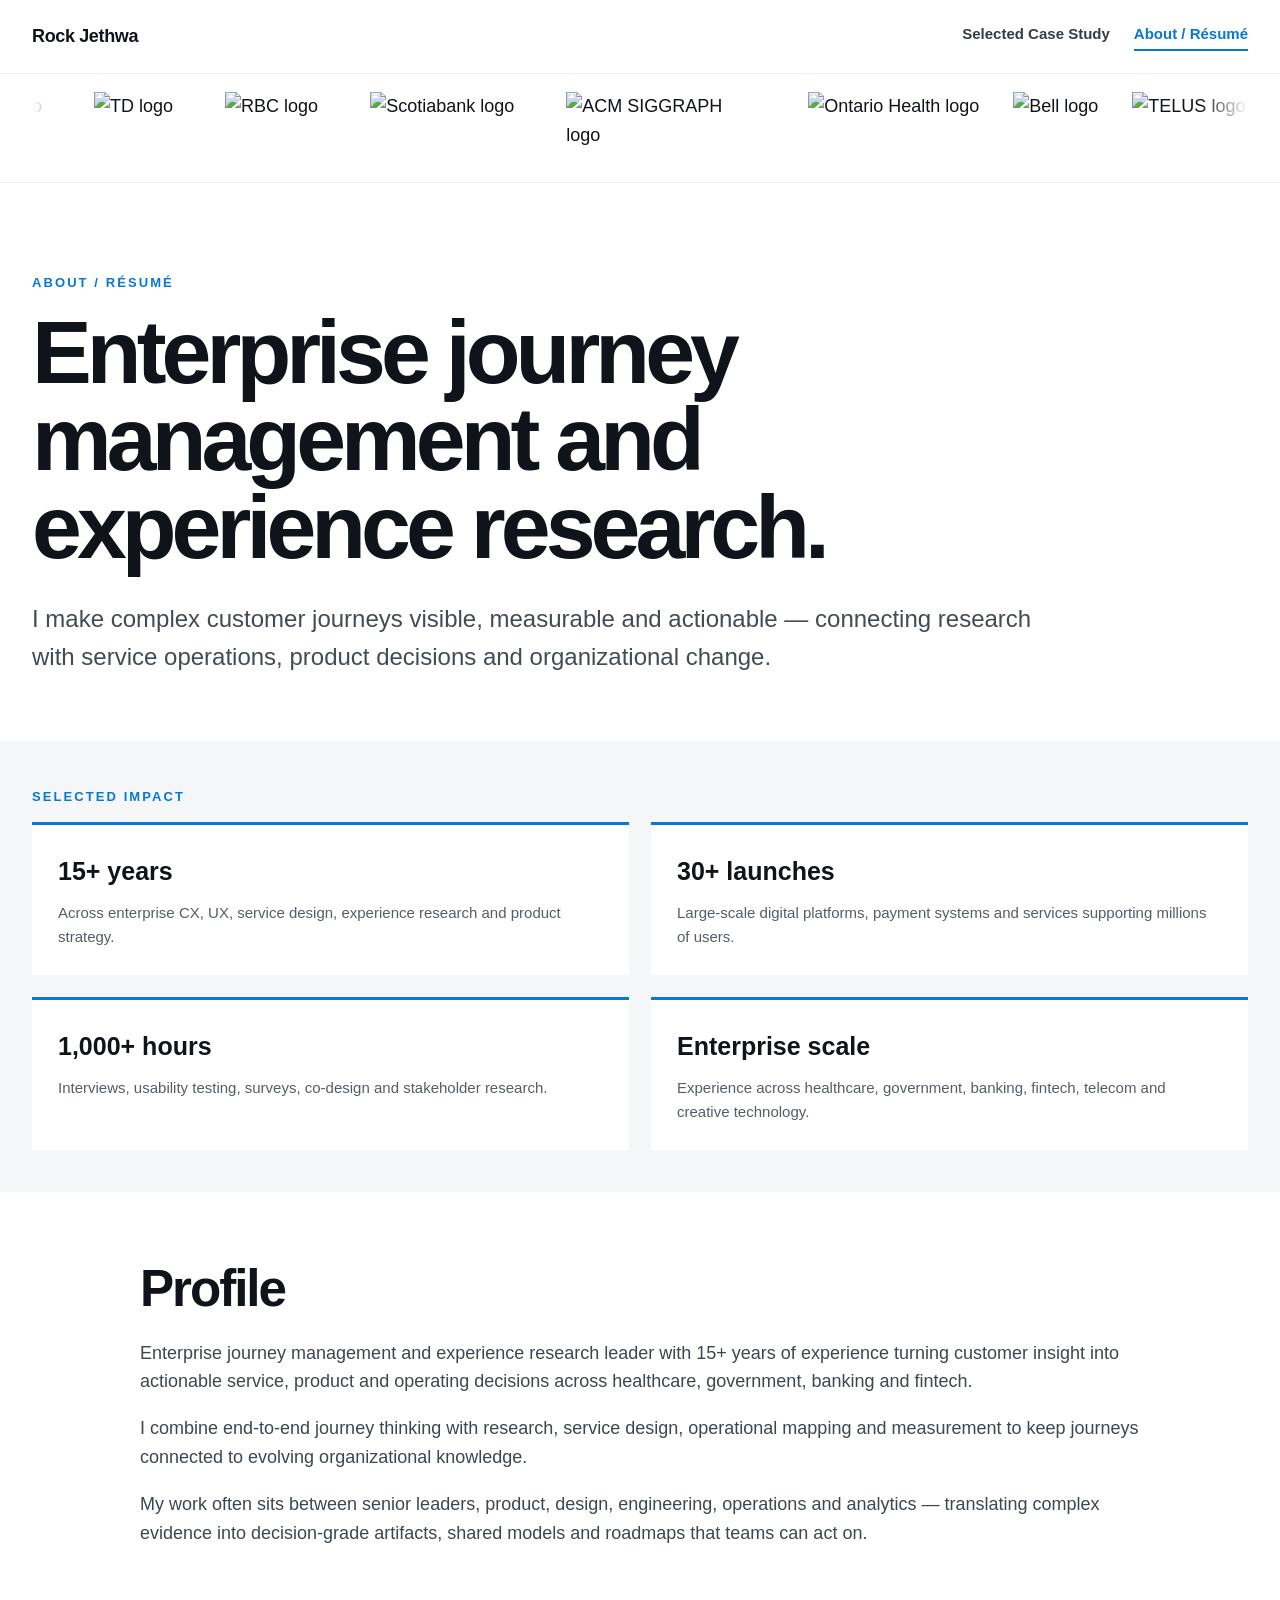
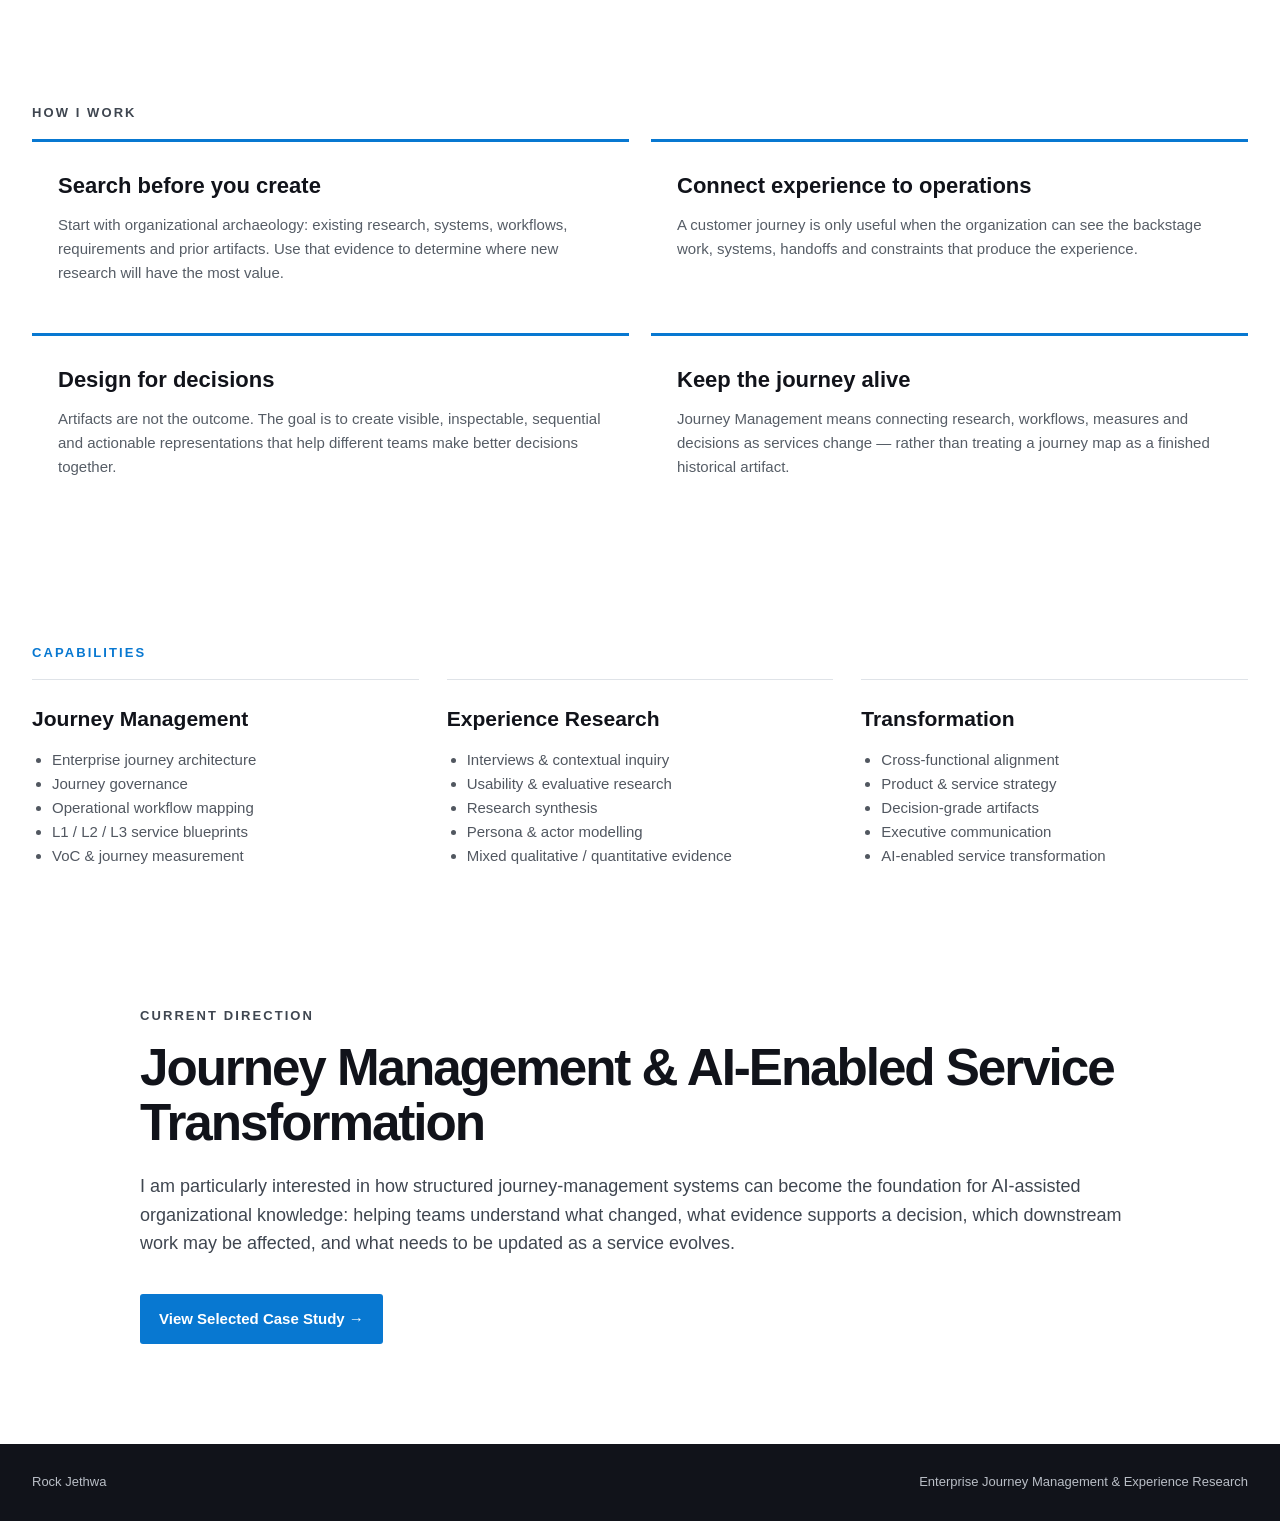
==== commit d9cb7ef3: "Add files via upload" ====
--- a/about.html
+++ b/about.html
@@ -17,7 +17,79 @@
 <a class="active" href="about.html">About / Résumé</a>
 </nav>
 </div>
-</header>
+</header><section
+  aria-label="Selected organizations"
+  class="experience-strip logo-strip top-logo-strip"
+>
+  <div class="container">
+    <div
+      aria-label="Selected organizations I've worked with or contributed to"
+      class="logo-marquee"
+      data-logo-marquee=""
+    >
+      <div class="logo-marquee-track">
+
+        <!-- GROUP 1 -->
+        <div class="logo-marquee-group">
+          <div class="logo-item">
+            <img alt="CIBC logo" loading="eager" src="images/logo-cibc.png" />
+          </div>
+          <div class="logo-item">
+            <img alt="TD logo" loading="eager" src="images/logo-td.svg" />
+          </div>
+          <div class="logo-item">
+            <img alt="RBC logo" loading="eager" src="images/logo-rbc.png" />
+          </div>
+          <div class="logo-item">
+            <img alt="Scotiabank logo" loading="eager" src="images/logo-scotiabank.png" />
+          </div>
+          <div class="logo-item">
+            <img alt="ACM SIGGRAPH logo" loading="eager" src="images/logo-acm-siggraph.png" />
+          </div>
+          <div class="logo-item">
+            <img alt="Ontario Health logo" loading="eager" src="images/logo-ontario-health.png" />
+          </div>
+          <div class="logo-item bell-logo-item">
+            <img alt="Bell logo" loading="eager" src="images/logo-bell.png" />
+          </div>
+          <div class="logo-item">
+            <img alt="TELUS logo" loading="eager" src="images/logo-telus.svg" />
+          </div>
+          <div class="logo-item">
+            <img alt="Government of Ontario logo" loading="eager" src="images/logo-government-ontario.png" />
+          </div>
+        </div>
+
+        <!-- GROUP 2 -->
+        <div aria-hidden="true" class="logo-marquee-group">
+          <div class="logo-item"><img alt="" src="images/logo-cibc.png" /></div>
+          <div class="logo-item"><img alt="" src="images/logo-td.svg" /></div>
+          <div class="logo-item"><img alt="" src="images/logo-rbc.png" /></div>
+          <div class="logo-item"><img alt="" src="images/logo-scotiabank.png" /></div>
+          <div class="logo-item"><img alt="" src="images/logo-acm-siggraph.png" /></div>
+          <div class="logo-item"><img alt="" src="images/logo-ontario-health.png" /></div>
+          <div class="logo-item bell-logo-item"><img alt="" src="images/logo-bell.png" /></div>
+          <div class="logo-item"><img alt="" src="images/logo-telus.svg" /></div>
+          <div class="logo-item"><img alt="" src="images/logo-government-ontario.png" /></div>
+        </div>
+
+        <!-- GROUP 3 -->
+        <div aria-hidden="true" class="logo-marquee-group">
+          <div class="logo-item"><img alt="" src="images/logo-cibc.png" /></div>
+          <div class="logo-item"><img alt="" src="images/logo-td.svg" /></div>
+          <div class="logo-item"><img alt="" src="images/logo-rbc.png" /></div>
+          <div class="logo-item"><img alt="" src="images/logo-scotiabank.png" /></div>
+          <div class="logo-item"><img alt="" src="images/logo-acm-siggraph.png" /></div>
+          <div class="logo-item"><img alt="" src="images/logo-ontario-health.png" /></div>
+          <div class="logo-item bell-logo-item"><img alt="" src="images/logo-bell.png" /></div>
+          <div class="logo-item"><img alt="" src="images/logo-telus.svg" /></div>
+          <div class="logo-item"><img alt="" src="images/logo-government-ontario.png" /></div>
+        </div>
+
+      </div>
+    </div>
+  </div>
+</section>
 <main>
 <section class="about-hero">
 <div class="container">
@@ -35,35 +107,6 @@
 <div><strong>Enterprise scale</strong><p>Experience across healthcare, government, banking, fintech, telecom and creative technology.</p></div>
 </div>
 </div>
-</section><section aria-label="Selected organizations" class="experience-strip logo-strip">
-<div class="container">
-<div aria-label="Selected organizations I've worked with or contributed to" class="logo-marquee" data-logo-marquee="">
-<div class="logo-marquee-track">
-<div class="logo-marquee-group">
-<div class="logo-item"><img alt="Ontario Health logo" loading="lazy" src="images/logo-ontario-health.svg"/></div>
-<div class="logo-item"><img alt="CIBC logo" loading="lazy" src="images/logo-cibc.svg"/></div>
-<div class="logo-item"><img alt="RBC logo" loading="lazy" src="images/logo-rbc.svg"/></div>
-<div class="logo-item"><img alt="TD logo" loading="lazy" src="images/logo-td.svg"/></div>
-<div class="logo-item"><img alt="Scotiabank logo" loading="lazy" src="images/logo-scotiabank.svg"/></div>
-<div class="logo-item"><img alt="TELUS logo" loading="lazy" src="images/logo-telus.svg"/></div>
-<div class="logo-item"><img alt="Bell logo" loading="lazy" src="images/logo-bell.svg"/></div>
-<div class="logo-item"><img alt="Government of Ontario logo" loading="lazy" src="images/logo-government-ontario.svg"/></div>
-<div class="logo-item"><img alt="ACM SIGGRAPH logo" loading="lazy" src="images/logo-acm-siggraph.svg"/></div>
-</div>
-<div aria-hidden="true" class="logo-marquee-group">
-<div class="logo-item"><img alt="" src="images/logo-ontario-health.svg"/></div>
-<div class="logo-item"><img alt="" src="images/logo-cibc.svg"/></div>
-<div class="logo-item"><img alt="" src="images/logo-rbc.svg"/></div>
-<div class="logo-item"><img alt="" src="images/logo-td.svg"/></div>
-<div class="logo-item"><img alt="" src="images/logo-scotiabank.svg"/></div>
-<div class="logo-item"><img alt="" src="images/logo-telus.svg"/></div>
-<div class="logo-item"><img alt="" src="images/logo-bell.svg"/></div>
-<div class="logo-item"><img alt="" src="images/logo-government-ontario.svg"/></div>
-<div class="logo-item"><img alt="" src="images/logo-acm-siggraph.svg"/></div>
-</div>
-</div>
-</div>
-</div>
 </section><section class="about-copy">
 <div class="container narrow">
 <h2>Profile</h2>
@@ -72,8 +115,6 @@
 <p>My work often sits between senior leaders, product, design, engineering, operations and analytics — translating complex evidence into decision-grade artifacts, shared models and roadmaps that teams can act on.</p>
 </div>
 </section>
-
-
 <section class="about-copy">
 <div class="container">
 <p class="eyebrow">HOW I WORK</p>
@@ -95,7 +136,6 @@
 </div>
 </div>
 </section>
-
 <section class="about-copy closing-about">
 <div class="container narrow">
 <p class="eyebrow">CURRENT DIRECTION</p>
@@ -108,5 +148,5 @@
 <footer class="site-footer">
 <div class="container"><span>Rock Jethwa</span><span>Enterprise Journey Management &amp; Experience Research</span></div>
 </footer>
-<script defer="True" src="scripts.js"></script></body>
+<script defer="" src="scripts.js"></script></body>
 </html>
--- a/styles.css
+++ b/styles.css
@@ -1,224 +1,890 @@
-* { box-sizing: border-box; }
-html { scroll-behavior: smooth; }
+* {
+  box-sizing: border-box;
+}
+html {
+  scroll-behavior: smooth;
+}
 body {
   margin: 0;
   background: #fff;
   color: #11131a;
-  font-family: Inter, -apple-system, BlinkMacSystemFont, "Segoe UI", Helvetica, Arial, sans-serif;
+  font-family:
+    Inter,
+    -apple-system,
+    BlinkMacSystemFont,
+    "Segoe UI",
+    Helvetica,
+    Arial,
+    sans-serif;
   font-size: 18px;
   line-height: 1.6;
 }
-img { display: block; max-width: 100%; }
-a { color: inherit; }
-.container { width: min(1240px, calc(100% - 64px)); margin: 0 auto; }
-.container.narrow { width: min(1000px, calc(100% - 64px)); }
-
-.site-header { padding: 22px 0; background: rgba(255,255,255,.96); border-bottom: 1px solid #eef0f3; position: sticky; top: 0; z-index: 20; backdrop-filter: blur(8px); }
-.header-inner { display: flex; align-items: center; justify-content: space-between; gap: 24px; }
-.brand { font-weight: 800; text-decoration: none; letter-spacing: -.02em; }
-.nav-links { display: flex; flex-wrap: wrap; gap: 12px 24px; }
-.nav-links a { color: #363b44; font-size: 15px; font-weight: 650; text-decoration: none; padding-bottom: 3px; border-bottom: 2px solid transparent; }
-.nav-links a:hover, .nav-links a.active { color: #0878d1; border-bottom-color: #0878d1; }
-
-.hero { padding-top: 28px; }
-.hero-panel { position: relative; min-height: 440px; display: flex; align-items: flex-end; overflow: hidden; padding: 58px 60px; background: radial-gradient(circle at 75% 30%, rgba(209,37,255,.75), transparent 30%), radial-gradient(circle at 45% 20%, rgba(0,144,255,.7), transparent 32%), linear-gradient(125deg,#050716 0%,#081a42 38%,#35115b 67%,#080912 100%); border-radius: 8px; }
-.hero-panel::before { content:""; position:absolute; inset:-35% -10% auto 20%; height:85%; background:linear-gradient(115deg,transparent 20%,rgba(0,176,255,.7) 40%,rgba(205,33,255,.65) 58%,rgba(255,89,44,.55) 75%,transparent 90%); filter: blur(35px); transform: rotate(-5deg); }
-.hero-content { position: relative; z-index:2; max-width: 1000px; }
-.hero-kicker { margin: 0 0 18px; color: rgba(255,255,255,.72); font-size: 13px; font-weight: 800; letter-spacing: .14em; }
-.hero h1 { max-width: 1000px; margin:0 0 24px; color:#fff; font-size:clamp(42px,5.5vw,76px); line-height:.98; letter-spacing:-.05em; }
-.hero-statement { margin:0; color:rgba(255,255,255,.94); font-size:24px; font-style:italic; }
-
-.experience-stats { padding: 38px 0 28px; }
-.stats-grid, .scale-grid, .at-a-glance { display:grid; grid-template-columns:repeat(4,1fr); gap:32px; }
-.stat { text-align:center; }
-.stat strong, .scale-item strong, .glance-item strong { display:block; margin-bottom:6px; font-size:28px; line-height:1.05; }
-.stat span, .scale-item span, .glance-item span { display:block; color:#4a5059; font-size:15px; line-height:1.4; }
-
-.experience-strip { padding: 10px 0 58px; }
-.logo-strip { overflow: hidden; }
+img {
+  display: block;
+  max-width: 100%;
+}
+a {
+  color: inherit;
+}
+.container {
+  width: min(1240px, calc(100% - 64px));
+  margin: 0 auto;
+}
+.container.narrow {
+  width: min(1000px, calc(100% - 64px));
+}
+
+.site-header {
+  padding: 22px 0;
+  background: rgba(255, 255, 255, 0.96);
+  border-bottom: 1px solid #eef0f3;
+  position: sticky;
+  top: 0;
+  z-index: 20;
+  backdrop-filter: blur(8px);
+}
+.header-inner {
+  display: flex;
+  align-items: center;
+  justify-content: space-between;
+  gap: 24px;
+}
+.brand {
+  font-weight: 800;
+  text-decoration: none;
+  letter-spacing: -0.02em;
+}
+.nav-links {
+  display: flex;
+  flex-wrap: wrap;
+  gap: 12px 24px;
+}
+.nav-links a {
+  color: #363b44;
+  font-size: 15px;
+  font-weight: 650;
+  text-decoration: none;
+  padding-bottom: 3px;
+  border-bottom: 2px solid transparent;
+}
+.nav-links a:hover,
+.nav-links a.active {
+  color: #0878d1;
+  border-bottom-color: #0878d1;
+}
+
+.hero {
+  padding-top: 28px;
+}
+.hero-panel {
+  position: relative;
+  min-height: 440px;
+  display: flex;
+  align-items: flex-end;
+  overflow: hidden;
+  padding: 58px 60px;
+  background:
+    radial-gradient(
+      circle at 75% 30%,
+      rgba(209, 37, 255, 0.75),
+      transparent 30%
+    ),
+    radial-gradient(circle at 45% 20%, rgba(0, 144, 255, 0.7), transparent 32%),
+    linear-gradient(125deg, #050716 0%, #081a42 38%, #35115b 67%, #080912 100%);
+  border-radius: 8px;
+}
+.hero-panel::before {
+  content: "";
+  position: absolute;
+  inset: -35% -10% auto 20%;
+  height: 85%;
+  background: linear-gradient(
+    115deg,
+    transparent 20%,
+    rgba(0, 176, 255, 0.7) 40%,
+    rgba(205, 33, 255, 0.65) 58%,
+    rgba(255, 89, 44, 0.55) 75%,
+    transparent 90%
+  );
+  filter: blur(35px);
+  transform: rotate(-5deg);
+}
+.hero-content {
+  position: relative;
+  z-index: 2;
+  max-width: 1000px;
+}
+.hero-kicker {
+  margin: 0 0 18px;
+  color: rgba(255, 255, 255, 0.72);
+  font-size: 13px;
+  font-weight: 800;
+  letter-spacing: 0.14em;
+}
+.hero h1 {
+  max-width: 1000px;
+  margin: 0 0 24px;
+  color: #fff;
+  font-size: clamp(42px, 5.5vw, 76px);
+  line-height: 0.98;
+  letter-spacing: -0.05em;
+}
+.hero-statement {
+  margin: 0;
+  color: rgba(255, 255, 255, 0.94);
+  font-size: 24px;
+  font-style: italic;
+}
+
+.experience-stats {
+  padding: 38px 0 28px;
+}
+.stats-grid,
+.scale-grid,
+.at-a-glance {
+  display: grid;
+  grid-template-columns: repeat(4, 1fr);
+  gap: 32px;
+}
+.stat {
+  text-align: center;
+}
+.stat strong,
+.scale-item strong,
+.glance-item strong {
+  display: block;
+  margin-bottom: 6px;
+  font-size: 28px;
+  line-height: 1.05;
+}
+.stat span,
+.scale-item span,
+.glance-item span {
+  display: block;
+  color: #4a5059;
+  font-size: 15px;
+  line-height: 1.4;
+}
+
+/* Logo scroller: uses native horizontal scrolling driven by JavaScript rather than
+   a CSS animation. This mirrors the reliable Toronto SIGGRAPH approach and avoids
+   desktop/browser/Windows reduced-motion animation differences. */
+.experience-strip {
+  padding: 10px 0 18px;
+}
+.top-logo-strip {
+  background: #fff;
+  border-bottom: 1px solid #eceff2;
+}
+.logo-strip {
+  overflow: hidden;
+}
 .logo-marquee {
-  --logo-gap: 54px;
+  --logo-gap: 52px;
   position: relative;
   width: 100%;
-  overflow: hidden;
-  touch-action: pan-y;
-  -webkit-mask-image: linear-gradient(to right, transparent 0, #000 4%, #000 96%, transparent 100%);
-  mask-image: linear-gradient(to right, transparent 0, #000 4%, #000 96%, transparent 100%);
+  overflow-x: auto;
+  overflow-y: hidden;
+  padding: 8px 0;
+  cursor: grab;
+  -webkit-overflow-scrolling: touch;
+  overscroll-behavior-inline: contain;
+  scrollbar-width: none;
+  -webkit-mask-image: linear-gradient(
+    to right,
+    transparent 0,
+    #000 4%,
+    #000 96%,
+    transparent 100%
+  );
+  mask-image: linear-gradient(
+    to right,
+    transparent 0,
+    #000 4%,
+    #000 96%,
+    transparent 100%
+  );
+}
+.logo-marquee::-webkit-scrollbar {
+  display: none;
+}
+.logo-marquee.is-dragging {
+  cursor: grabbing;
 }
 .logo-marquee-track {
   display: flex;
+  align-items: center;
   width: max-content;
-  will-change: transform;
-  animation: logo-marquee-scroll 42s linear infinite;
-}
-.logo-marquee.is-paused .logo-marquee-track { animation-play-state: paused; }
+}
 .logo-marquee-group {
   display: flex;
-  flex: none;
   align-items: center;
+  flex: 0 0 auto;
   gap: var(--logo-gap);
+  /* The right padding creates the same space between the last logo in one
+     group and the first logo in the next group, so the infinite loop has
+     no "Government of Ontario → CIBC" collision. */
   padding-right: var(--logo-gap);
 }
+
 .logo-item {
+  flex: 0 0 auto;
+  width: auto;
+  min-width: 0;
   display: flex;
-  flex: 0 0 auto;
   align-items: center;
   justify-content: center;
-  width: clamp(150px, 14vw, 210px);
-  height: 78px;
-}
+}
+
 .logo-item img {
-  width: 100%;
+  display: block;
+  width: auto;
+  max-width: 190px;
   height: 64px;
   object-fit: contain;
-  filter: grayscale(1);
-  opacity: .76;
-  transition: filter .25s ease, opacity .25s ease, transform .25s ease;
+}
+
+/* Bell is a compact square mark between much wider logos.
+   Keep it visually substantial, but pull the neighboring spacing inward
+   so it reads with the same visual rhythm as the other marks. */
+.bell-logo-item {
+  margin-left: -18px;
+  margin-right: -18px;
+}
+
+.bell-logo-item img {
+  height: 64px;
+  max-width: 120px;
 }
 @media (hover: hover) and (pointer: fine) {
-  .logo-item img:hover { filter: grayscale(0); opacity: 1; transform: translateY(-1px); }
-}
-@keyframes logo-marquee-scroll {
-  from { transform: translate3d(0, 0, 0); }
-  to { transform: translate3d(-50%, 0, 0); }
-}
-.experience-chips { display:flex; flex-wrap:wrap; gap:10px; justify-content:center; }
-.experience-chips span { padding:10px 15px; border:1px solid #dfe3e8; border-radius:999px; color:#4b515a; font-size:14px; font-weight:650; background:#fff; }
-.experience-chips.large { justify-content:flex-start; }
-
-.eyebrow { margin:0 0 18px; color:#0878d1; font-size:13px; font-weight:800; letter-spacing:.16em; line-height:1.2; }
-.section-number { margin:0 0 8px; color:#8a929c; font-size:14px; font-weight:800; letter-spacing:.12em; }
-.section-title { max-width:1000px; margin:0 0 24px; color:#11131a; font-size:clamp(42px,5vw,68px); font-weight:760; letter-spacing:-.045em; line-height:1.02; }
-.section-lead { max-width:1000px; margin:0 0 30px; color:#444b55; font-size:22px; line-height:1.5; }
-.case-section > .container > p:not(.eyebrow):not(.section-number):not(.section-lead):not(.framework-line) { max-width:1000px; margin-top:22px; margin-bottom:0; color:#303640; }
-
-.case-intro { padding: 24px 0 0; }
-.case-title { margin:0; font-size:clamp(64px,8vw,108px); font-weight:760; letter-spacing:-.055em; line-height:.95; }
-.case-kicker { margin:20px 0 0; color:#0878d1; font-size:clamp(22px,2.3vw,32px); font-weight:750; letter-spacing:-.02em; }
-.case-subtitle { max-width:1000px; margin:16px 0 8px; color:#454b54; font-size:clamp(28px,3vw,40px); line-height:1.25; }
-.confidentiality-note { margin:0; color:#7b818a; font-size:15px; font-style:italic; }
-
-.program-scale { margin-top:64px; }
-.program-scale h3 { max-width:1000px; margin:0 0 28px; font-size:clamp(42px,5vw,68px); line-height:1.04; letter-spacing:-.045em; }
-.program-scale-intro { max-width:1000px; margin:0 0 38px; color:#444b55; font-size:21px; }
-.scale-item, .glance-item { padding-top:22px; border-top:1px solid #dfe3e8; }
-.scale-item strong, .glance-item strong { font-size:38px; }
-.source-note { margin:28px 0 0; color:#858b94; font-size:13px; }
-.work-scale { margin-top:58px; }
-
-.case-section { padding:82px 0 8px; }
-.first-case-section { padding-top:76px; }
-.approach-overview { margin-top:82px; padding:76px 0; background:#f5f6f8; }
-.approach-grid { display:grid; grid-template-columns:repeat(2,1fr); gap:12px; margin:34px 0 24px; }
-.approach-grid a { display:grid; grid-template-columns:42px 1fr; gap:3px 12px; padding:19px 20px; background:#fff; border:1px solid #e2e5e9; text-decoration:none; }
-.approach-grid a:hover { border-color:#0878d1; }
-.approach-grid span { grid-row:1 / span 2; color:#8a929c; font-size:12px; font-weight:800; padding-top:4px; }
-.approach-grid strong { font-size:17px; line-height:1.3; }
-.approach-grid small { color:#666d76; font-size:13px; }
-.approach-note { max-width:900px; margin:24px 0 0; color:#565d66; }
-
-.case-visual { margin:36px 0 28px; max-width:1240px; }
-.case-visual img { width:100%; border:1px solid #e2e5e9; background:#f7f8fa; }
-.case-visual figcaption { margin-top:8px; color:#7b818a; font-size:13px; font-style:italic; }
-.wide-visual { max-width:none; }
-
-.question-list, .ai-questions { display:grid; grid-template-columns:repeat(2,1fr); gap:10px; max-width:1240px; margin:28px 0 0; }
-.question-list p, .ai-questions p { margin:0; padding:16px 18px; background:#f5f6f8; border-left:3px solid #0878d1; color:#3e444d; font-size:15px; }
-.method-chips { display:flex; flex-wrap:wrap; gap:9px; max-width:1240px; margin:28px 0 0; }
-.method-chips span { padding:9px 13px; background:#f5f6f8; color:#4b515a; font-size:14px; border-radius:3px; }
-.journey-stages, .traceability-chain, .management-loop { display:flex; align-items:center; flex-wrap:wrap; gap:10px; max-width:1240px; margin:32px 0 6px; padding:22px; background:#f5f6f8; }
-.journey-stages span, .traceability-chain span, .management-loop span { padding:8px 11px; background:#fff; border:1px solid #e2e5e9; font-size:14px; font-weight:700; }
-.journey-stages b, .traceability-chain b, .management-loop b { color:#8a929c; font-weight:500; }
-blockquote { max-width:1000px; margin:34px 0 0; padding:24px 28px; border-left:5px solid #0878d1; background:#f5f6f8; color:#242931; font-size:26px; font-weight:700; letter-spacing:-.02em; }
-.level-grid { display:grid; grid-template-columns:repeat(3,1fr); gap:18px; max-width:1240px; margin:34px 0 8px; }
-.level-grid > div { padding:24px; border-top:3px solid #0878d1; background:#f5f6f8; }
-.level-grid strong { font-size:18px; }
-.level-grid p { margin:10px 0 0; color:#555b64; font-size:15px; }
-.evidence-grid { display:grid; grid-template-columns:repeat(2,1fr); gap:14px; max-width:1240px; margin:32px 0 0; }
-.evidence-grid div { padding:20px; background:#f5f6f8; }
-.evidence-grid strong { display:block; margin-bottom:5px; font-size:16px; }
-.evidence-grid span { color:#555b64; font-size:15px; }
-
-.governance-grid { display:grid; grid-template-columns:repeat(3,1fr); gap:18px; margin:36px 0 10px; }
-.governance-grid.four { grid-template-columns:repeat(4,1fr); }
-.governance-card { padding:24px; background:#f6f7f8; }
-.governance-card strong { color:#0878d1; font-size:13px; letter-spacing:.08em; }
-.governance-card h3 { margin:8px 0 8px; font-size:21px; }
-.governance-card p { margin:0; color:#555b64; font-size:14px; }
-.framework-line { max-width:1240px; margin:34px 0 0; padding:24px; background:#11131a; color:#fff; font-size:clamp(20px,2.3vw,30px); font-weight:750; line-height:1.35; }
-
-.role-grid { display:grid; grid-template-columns:repeat(3,1fr); gap:28px; margin-top:38px; }
-.role-grid > div { padding-top:22px; border-top:1px solid #dfe3e8; }
-.role-grid h3 { margin:0 0 12px; font-size:19px; }
-.role-grid p { margin:0; color:#515760; font-size:16px; }
-
-.case-cta { padding:90px 0; }
-.cta-panel { padding:48px; background:#11131a; color:#fff; }
-.cta-panel .eyebrow { color:#7fc8ff; }
-.cta-panel h2 { max-width:800px; margin:0 0 28px; font-size:clamp(36px,4vw,56px); line-height:1.05; letter-spacing:-.04em; }
-.button { display:inline-block; padding:13px 19px; background:#0878d1; color:#fff; text-decoration:none; font-size:15px; font-weight:750; border-radius:3px; }
-.button:hover { background:#0667b2; }
-
-.about-hero { padding:92px 0 64px; }
-.about-hero h1 { max-width:1000px; margin:0; font-size:clamp(52px,7vw,96px); line-height:.98; letter-spacing:-.055em; }
-.about-lead { max-width:1000px; margin:28px 0 0; color:#444b55; font-size:24px; }
-.about-copy { padding:70px 0; }
-.about-copy h2, .closing-about h2 { margin:0 0 22px; font-size:clamp(36px,4vw,58px); letter-spacing:-.04em; line-height:1.06; }
-.about-copy p { max-width:1000px; color:#3f4650; }
-.about-section-light { padding:70px 0; background:#f5f6f8; }
-.impact-grid, .principles-grid { display:grid; grid-template-columns:repeat(2,1fr); gap:22px; }
-.impact-grid > div, .principles-grid > div { padding:26px; background:#fff; border-top:3px solid #0878d1; }
-.impact-grid strong { font-size:25px; }
-.impact-grid p, .principles-grid p { margin:10px 0 0; color:#565d66; font-size:15px; }
-.principles-grid h3 { margin:0; font-size:22px; }
-.resume-section { padding:70px 0; }
-.capability-columns { display:grid; grid-template-columns:repeat(3,1fr); gap:28px; }
-.capability-columns > div { padding-top:22px; border-top:1px solid #dfe3e8; }
-.capability-columns h3 { margin:0 0 12px; }
-.capability-columns ul { margin:0; padding-left:20px; color:#515760; font-size:15px; }
-.closing-about { padding-bottom:100px; }
-.closing-about .button { margin-top:18px; }
-
-.site-footer { padding:28px 0; background:#11131a; color:#fff; }
-.site-footer .container { display:flex; justify-content:space-between; gap:25px; color:#b9bec6; font-size:13px; }
+  .logo-item img:hover {
+    transform: translateY(-1px);
+  }
+}
+.experience-chips {
+  display: flex;
+  flex-wrap: wrap;
+  gap: 10px;
+  justify-content: center;
+}
+.experience-chips span {
+  padding: 10px 15px;
+  border: 1px solid #dfe3e8;
+  border-radius: 999px;
+  color: #4b515a;
+  font-size: 14px;
+  font-weight: 650;
+  background: #fff;
+}
+.experience-chips.large {
+  justify-content: flex-start;
+}
+
+.eyebrow {
+  margin: 0 0 18px;
+  color: #0878d1;
+  font-size: 13px;
+  font-weight: 800;
+  letter-spacing: 0.16em;
+  line-height: 1.2;
+}
+.section-number {
+  margin: 0 0 8px;
+  color: #8a929c;
+  font-size: 14px;
+  font-weight: 800;
+  letter-spacing: 0.12em;
+}
+.section-title {
+  max-width: 1000px;
+  margin: 0 0 24px;
+  color: #11131a;
+  font-size: clamp(42px, 5vw, 68px);
+  font-weight: 760;
+  letter-spacing: -0.045em;
+  line-height: 1.02;
+}
+.section-lead {
+  max-width: 1000px;
+  margin: 0 0 30px;
+  color: #444b55;
+  font-size: 22px;
+  line-height: 1.5;
+}
+.case-section
+  > .container
+  > p:not(.eyebrow):not(.section-number):not(.section-lead):not(
+    .framework-line
+  ) {
+  max-width: 1000px;
+  margin-top: 22px;
+  margin-bottom: 0;
+  color: #303640;
+}
+
+.case-intro {
+  padding: 24px 0 0;
+}
+.case-title {
+  margin: 0;
+  font-size: clamp(64px, 8vw, 108px);
+  font-weight: 760;
+  letter-spacing: -0.055em;
+  line-height: 0.95;
+}
+.case-kicker {
+  margin: 20px 0 0;
+  color: #0878d1;
+  font-size: clamp(22px, 2.3vw, 32px);
+  font-weight: 750;
+  letter-spacing: -0.02em;
+}
+.case-subtitle {
+  max-width: 1000px;
+  margin: 16px 0 8px;
+  color: #454b54;
+  font-size: clamp(28px, 3vw, 40px);
+  line-height: 1.25;
+}
+.confidentiality-note {
+  margin: 0;
+  color: #7b818a;
+  font-size: 15px;
+  font-style: italic;
+}
+
+.program-scale {
+  margin-top: 64px;
+}
+.program-scale h3 {
+  max-width: 1000px;
+  margin: 0 0 28px;
+  font-size: clamp(42px, 5vw, 68px);
+  line-height: 1.04;
+  letter-spacing: -0.045em;
+}
+.program-scale-intro {
+  max-width: 1000px;
+  margin: 0 0 38px;
+  color: #444b55;
+  font-size: 21px;
+}
+.scale-item,
+.glance-item {
+  padding-top: 22px;
+  border-top: 1px solid #dfe3e8;
+}
+.scale-item strong,
+.glance-item strong {
+  font-size: 38px;
+}
+.source-note {
+  margin: 28px 0 0;
+  color: #858b94;
+  font-size: 13px;
+}
+.work-scale {
+  margin-top: 58px;
+}
+
+.case-section {
+  padding: 82px 0 8px;
+}
+.first-case-section {
+  padding-top: 76px;
+}
+.approach-overview {
+  margin-top: 82px;
+  padding: 76px 0;
+  background: #f5f6f8;
+}
+.approach-grid {
+  display: grid;
+  grid-template-columns: repeat(2, 1fr);
+  gap: 12px;
+  margin: 34px 0 24px;
+}
+.approach-grid a {
+  display: grid;
+  grid-template-columns: 42px 1fr;
+  gap: 3px 12px;
+  padding: 19px 20px;
+  background: #fff;
+  border: 1px solid #e2e5e9;
+  text-decoration: none;
+}
+.approach-grid a:hover {
+  border-color: #0878d1;
+}
+.approach-grid span {
+  grid-row: 1 / span 2;
+  color: #8a929c;
+  font-size: 12px;
+  font-weight: 800;
+  padding-top: 4px;
+}
+.approach-grid strong {
+  font-size: 17px;
+  line-height: 1.3;
+}
+.approach-grid small {
+  color: #666d76;
+  font-size: 13px;
+}
+.approach-note {
+  max-width: 900px;
+  margin: 24px 0 0;
+  color: #565d66;
+}
+
+.case-visual {
+  margin: 36px 0 28px;
+  max-width: 1240px;
+}
+.case-visual img {
+  width: 100%;
+  border: 1px solid #e2e5e9;
+  background: #f7f8fa;
+}
+.case-visual figcaption {
+  margin-top: 8px;
+  color: #7b818a;
+  font-size: 13px;
+  font-style: italic;
+}
+.wide-visual {
+  max-width: none;
+}
+
+.question-list,
+.ai-questions {
+  display: grid;
+  grid-template-columns: repeat(2, 1fr);
+  gap: 10px;
+  max-width: 1240px;
+  margin: 28px 0 0;
+}
+.question-list p,
+.ai-questions p {
+  margin: 0;
+  padding: 16px 18px;
+  background: #f5f6f8;
+  border-left: 3px solid #0878d1;
+  color: #3e444d;
+  font-size: 15px;
+}
+.method-chips {
+  display: flex;
+  flex-wrap: wrap;
+  gap: 9px;
+  max-width: 1240px;
+  margin: 28px 0 0;
+}
+.method-chips span {
+  padding: 9px 13px;
+  background: #f5f6f8;
+  color: #4b515a;
+  font-size: 14px;
+  border-radius: 3px;
+}
+.journey-stages,
+.traceability-chain,
+.management-loop {
+  display: flex;
+  align-items: center;
+  flex-wrap: wrap;
+  gap: 10px;
+  max-width: 1240px;
+  margin: 32px 0 6px;
+  padding: 22px;
+  background: #f5f6f8;
+}
+.journey-stages span,
+.traceability-chain span,
+.management-loop span {
+  padding: 8px 11px;
+  background: #fff;
+  border: 1px solid #e2e5e9;
+  font-size: 14px;
+  font-weight: 700;
+}
+.journey-stages b,
+.traceability-chain b,
+.management-loop b {
+  color: #8a929c;
+  font-weight: 500;
+}
+blockquote {
+  max-width: 1000px;
+  margin: 34px 0 0;
+  padding: 24px 28px;
+  border-left: 5px solid #0878d1;
+  background: #f5f6f8;
+  color: #242931;
+  font-size: 26px;
+  font-weight: 700;
+  letter-spacing: -0.02em;
+}
+.level-grid {
+  display: grid;
+  grid-template-columns: repeat(3, 1fr);
+  gap: 18px;
+  max-width: 1240px;
+  margin: 34px 0 8px;
+}
+.level-grid > div {
+  padding: 24px;
+  border-top: 3px solid #0878d1;
+  background: #f5f6f8;
+}
+.level-grid strong {
+  font-size: 18px;
+}
+.level-grid p {
+  margin: 10px 0 0;
+  color: #555b64;
+  font-size: 15px;
+}
+.evidence-grid {
+  display: grid;
+  grid-template-columns: repeat(2, 1fr);
+  gap: 14px;
+  max-width: 1240px;
+  margin: 32px 0 0;
+}
+.evidence-grid div {
+  padding: 20px;
+  background: #f5f6f8;
+}
+.evidence-grid strong {
+  display: block;
+  margin-bottom: 5px;
+  font-size: 16px;
+}
+.evidence-grid span {
+  color: #555b64;
+  font-size: 15px;
+}
+
+.governance-grid {
+  display: grid;
+  grid-template-columns: repeat(3, 1fr);
+  gap: 18px;
+  margin: 36px 0 10px;
+}
+.governance-grid.four {
+  grid-template-columns: repeat(4, 1fr);
+}
+.governance-card {
+  padding: 24px;
+  background: #f6f7f8;
+}
+.governance-card strong {
+  color: #0878d1;
+  font-size: 13px;
+  letter-spacing: 0.08em;
+}
+.governance-card h3 {
+  margin: 8px 0 8px;
+  font-size: 21px;
+}
+.governance-card p {
+  margin: 0;
+  color: #555b64;
+  font-size: 14px;
+}
+.framework-line {
+  max-width: 1240px;
+  margin: 34px 0 0;
+  padding: 24px;
+  background: #11131a;
+  color: #fff;
+  font-size: clamp(20px, 2.3vw, 30px);
+  font-weight: 750;
+  line-height: 1.35;
+}
+
+.role-grid {
+  display: grid;
+  grid-template-columns: repeat(3, 1fr);
+  gap: 28px;
+  margin-top: 38px;
+}
+.role-grid > div {
+  padding-top: 22px;
+  border-top: 1px solid #dfe3e8;
+}
+.role-grid h3 {
+  margin: 0 0 12px;
+  font-size: 19px;
+}
+.role-grid p {
+  margin: 0;
+  color: #515760;
+  font-size: 16px;
+}
+
+.case-cta {
+  padding: 90px 0;
+}
+.cta-panel {
+  padding: 48px;
+  background: #11131a;
+  color: #fff;
+}
+.cta-panel .eyebrow {
+  color: #7fc8ff;
+}
+.cta-panel h2 {
+  max-width: 800px;
+  margin: 0 0 28px;
+  font-size: clamp(36px, 4vw, 56px);
+  line-height: 1.05;
+  letter-spacing: -0.04em;
+}
+.button {
+  display: inline-block;
+  padding: 13px 19px;
+  background: #0878d1;
+  color: #fff;
+  text-decoration: none;
+  font-size: 15px;
+  font-weight: 750;
+  border-radius: 3px;
+}
+.button:hover {
+  background: #0667b2;
+}
+
+.about-hero {
+  padding: 92px 0 64px;
+}
+.about-hero h1 {
+  max-width: 1000px;
+  margin: 0;
+  font-size: clamp(52px, 7vw, 96px);
+  line-height: 0.98;
+  letter-spacing: -0.055em;
+}
+.about-lead {
+  max-width: 1000px;
+  margin: 28px 0 0;
+  color: #444b55;
+  font-size: 24px;
+}
+.about-copy {
+  padding: 70px 0;
+}
+.about-copy h2,
+.closing-about h2 {
+  margin: 0 0 22px;
+  font-size: clamp(36px, 4vw, 58px);
+  letter-spacing: -0.04em;
+  line-height: 1.06;
+}
+.about-copy p {
+  max-width: 1000px;
+  color: #3f4650;
+}
+.about-section-light {
+  padding: 70px 0;
+  background: #f5f6f8;
+}
+.impact-grid,
+.principles-grid {
+  display: grid;
+  grid-template-columns: repeat(2, 1fr);
+  gap: 22px;
+}
+.impact-grid > div,
+.principles-grid > div {
+  padding: 26px;
+  background: #fff;
+  border-top: 3px solid #0878d1;
+}
+.impact-grid strong {
+  font-size: 25px;
+}
+.impact-grid p,
+.principles-grid p {
+  margin: 10px 0 0;
+  color: #565d66;
+  font-size: 15px;
+}
+.principles-grid h3 {
+  margin: 0;
+  font-size: 22px;
+}
+.resume-section {
+  padding: 70px 0;
+}
+.capability-columns {
+  display: grid;
+  grid-template-columns: repeat(3, 1fr);
+  gap: 28px;
+}
+.capability-columns > div {
+  padding-top: 22px;
+  border-top: 1px solid #dfe3e8;
+}
+.capability-columns h3 {
+  margin: 0 0 12px;
+}
+.capability-columns ul {
+  margin: 0;
+  padding-left: 20px;
+  color: #515760;
+  font-size: 15px;
+}
+.closing-about {
+  padding-bottom: 100px;
+}
+.closing-about .button {
+  margin-top: 18px;
+}
+
+.site-footer {
+  padding: 28px 0;
+  background: #11131a;
+  color: #fff;
+}
+.site-footer .container {
+  display: flex;
+  justify-content: space-between;
+  gap: 25px;
+  color: #b9bec6;
+  font-size: 13px;
+}
 
 @media (max-width: 950px) {
-  .stats-grid, .scale-grid, .at-a-glance, .governance-grid.four { grid-template-columns:repeat(2,1fr); }
-  .level-grid, .role-grid, .capability-columns { grid-template-columns:1fr; }
+  .stats-grid,
+  .scale-grid,
+  .at-a-glance,
+  .governance-grid.four {
+    grid-template-columns: repeat(2, 1fr);
+  }
+  .level-grid,
+  .role-grid,
+  .capability-columns {
+    grid-template-columns: 1fr;
+  }
 }
 
 @media (max-width: 700px) {
-  body { font-size:16px; }
-  .container, .container.narrow { width:min(92%,1240px); }
-  .site-header { position:static; padding:18px 0; }
-  .header-inner { align-items:flex-start; flex-direction:column; gap:10px; }
-  .nav-links { gap:10px 16px; }
-  .nav-links a { font-size:13px; }
-  .hero { padding-top:0; }
-  .hero-panel { min-height:430px; padding:38px 28px; border-radius:0; }
-  .hero h1 { font-size:44px; }
-  .hero-statement { font-size:20px; }
-  .stats-grid, .scale-grid, .at-a-glance, .approach-grid, .question-list, .ai-questions, .evidence-grid, .governance-grid.four, .impact-grid, .principles-grid { grid-template-columns:1fr; }
-  .stat { text-align:left; }
-  .case-title { font-size:58px; }
-  .case-kicker { font-size:23px; }
-  .case-subtitle { font-size:27px; }
-  .program-scale { margin-top:50px; }
-  .program-scale h3, .section-title { font-size:42px; }
-  .program-scale-intro, .section-lead { font-size:19px; }
-  .case-section, .first-case-section { padding-top:60px; }
-  .approach-overview { margin-top:60px; padding:58px 0; }
-  .case-visual { margin:26px 0 22px; }
-  .journey-stages, .traceability-chain, .management-loop { align-items:flex-start; flex-direction:column; }
-  .journey-stages b, .traceability-chain b, .management-loop b { transform:rotate(90deg); margin-left:18px; }
-  blockquote { font-size:21px; }
-  .cta-panel { padding:34px 28px; }
-  .about-hero { padding:64px 0 46px; }
-  .about-hero h1 { font-size:52px; }
-  .about-lead { font-size:20px; }
-  .site-footer .container { align-items:flex-start; flex-direction:column; }
-}
-
+  body {
+    font-size: 16px;
+  }
+  .container,
+  .container.narrow {
+    width: min(92%, 1240px);
+  }
+  .site-header {
+    position: static;
+    padding: 18px 0;
+  }
+  .header-inner {
+    align-items: flex-start;
+    flex-direction: column;
+    gap: 10px;
+  }
+  .nav-links {
+    gap: 10px 16px;
+  }
+  .nav-links a {
+    font-size: 13px;
+  }
+  .hero {
+    padding-top: 0;
+  }
+  .hero-panel {
+    min-height: 430px;
+    padding: 38px 28px;
+    border-radius: 0;
+  }
+  .hero h1 {
+    font-size: 44px;
+  }
+  .hero-statement {
+    font-size: 20px;
+  }
+  .stats-grid,
+  .scale-grid,
+  .at-a-glance,
+  .approach-grid,
+  .question-list,
+  .ai-questions,
+  .evidence-grid,
+  .governance-grid.four,
+  .impact-grid,
+  .principles-grid {
+    grid-template-columns: 1fr;
+  }
+  .stat {
+    text-align: left;
+  }
+  .case-title {
+    font-size: 58px;
+  }
+  .case-kicker {
+    font-size: 23px;
+  }
+  .case-subtitle {
+    font-size: 27px;
+  }
+  .program-scale {
+    margin-top: 50px;
+  }
+  .program-scale h3,
+  .section-title {
+    font-size: 42px;
+  }
+  .program-scale-intro,
+  .section-lead {
+    font-size: 19px;
+  }
+  .case-section,
+  .first-case-section {
+    padding-top: 60px;
+  }
+  .approach-overview {
+    margin-top: 60px;
+    padding: 58px 0;
+  }
+  .case-visual {
+    margin: 26px 0 22px;
+  }
+  .journey-stages,
+  .traceability-chain,
+  .management-loop {
+    align-items: flex-start;
+    flex-direction: column;
+  }
+  .journey-stages b,
+  .traceability-chain b,
+  .management-loop b {
+    transform: rotate(90deg);
+    margin-left: 18px;
+  }
+  blockquote {
+    font-size: 21px;
+  }
+  .cta-panel {
+    padding: 34px 28px;
+  }
+  .about-hero {
+    padding: 64px 0 46px;
+  }
+  .about-hero h1 {
+    font-size: 52px;
+  }
+  .about-lead {
+    font-size: 20px;
+  }
+  .site-footer .container {
+    align-items: flex-start;
+    flex-direction: column;
+  }
+}
 
 /* Shared page-width alignment: copy follows the hero's 1000px text measure;
    grids, artifacts and logo strips can use the full 1240px hero panel width. */
@@ -235,53 +901,123 @@
   max-width: 1240px;
 }
 
-/* About page top rhythm mirrors the selected-case page: hero, proof, logos, content. */
-.about-hero + .about-section-light { padding-top: 48px; padding-bottom: 42px; }
-.about-hero + .about-section-light + .logo-strip { padding-top: 18px; padding-bottom: 58px; background: #f5f6f8; }
+/* About page spacing. */
+.about-hero + .about-section-light {
+  padding-top: 48px;
+  padding-bottom: 42px;
+}
 
 @media (max-width: 950px) {
-  .logo-marquee { --logo-gap: 40px; }
-  .logo-marquee-track { animation-duration: 36s; }
-  .logo-item { width: 170px; height: 72px; }
-  .logo-item img { height: 58px; }
+  .logo-marquee {
+    --logo-gap: 42px;
+  }
+  .logo-item {
+    width: auto;
+    min-width: 0;
+    height: auto;
+  }
+  .logo-item img {
+    height: 58px;
+    max-width: 175px;
+  }
+  .bell-logo-item {
+    margin-left: -14px;
+    margin-right: -14px;
+  }
+  .bell-logo-item img {
+    height: 58px;
+    max-width: 108px;
+  }
 }
 
 @media (max-width: 700px) {
   .logo-marquee {
     --logo-gap: 28px;
-    -webkit-mask-image: linear-gradient(to right, transparent 0, #000 7%, #000 93%, transparent 100%);
-    mask-image: linear-gradient(to right, transparent 0, #000 7%, #000 93%, transparent 100%);
-  }
-  .logo-marquee-track { animation-duration: 31s; }
-  .logo-item { width: 145px; height: 66px; }
-  .logo-item img { height: 52px; }
-  .experience-strip { padding-bottom: 42px; }
-  .about-hero + .about-section-light + .logo-strip { padding-bottom: 42px; }
+    -webkit-mask-image: linear-gradient(
+      to right,
+      transparent 0,
+      #000 7%,
+      #000 93%,
+      transparent 100%
+    );
+    mask-image: linear-gradient(
+      to right,
+      transparent 0,
+      #000 7%,
+      #000 93%,
+      transparent 100%
+    );
+  }
+  .logo-item {
+    width: auto;
+    min-width: 0;
+    height: auto;
+  }
+  .logo-item img {
+    height: 52px;
+    max-width: 158px;
+  }
+  .bell-logo-item {
+    margin-left: -10px;
+    margin-right: -10px;
+  }
+  .bell-logo-item img {
+    height: 52px;
+    max-width: 98px;
+  }
+  .top-logo-strip {
+    padding-bottom: 14px;
+  }
 }
 
 @media (max-width: 480px) {
-  .container, .container.narrow { width: min(92%, 1240px); }
-  .hero-panel { padding-left: 22px; padding-right: 22px; }
-  .hero h1 { font-size: 38px; }
-  .case-title { font-size: 50px; }
-  .program-scale h3, .section-title { font-size: 36px; }
-  .case-kicker { font-size: 21px; }
-  .case-subtitle { font-size: 24px; }
-  .logo-marquee-track { animation-duration: 28s; }
-  .logo-item { width: 132px; }
-  .approach-grid a { grid-template-columns: 34px 1fr; padding: 16px; }
-  .cta-panel { padding: 30px 22px; }
+  .container,
+  .container.narrow {
+    width: min(92%, 1240px);
+  }
+  .hero-panel {
+    padding-left: 22px;
+    padding-right: 22px;
+  }
+  .hero h1 {
+    font-size: 38px;
+  }
+  .case-title {
+    font-size: 50px;
+  }
+  .program-scale h3,
+  .section-title {
+    font-size: 36px;
+  }
+  .case-kicker {
+    font-size: 21px;
+  }
+  .case-subtitle {
+    font-size: 24px;
+  }
+  .logo-marquee {
+    --logo-gap: 24px;
+  }
+  .logo-item {
+    width: auto;
+    min-width: 0;
+  }
+  .approach-grid a {
+    grid-template-columns: 34px 1fr;
+    padding: 16px;
+  }
+  .cta-panel {
+    padding: 30px 22px;
+  }
 }
 
 @media (prefers-reduced-motion: reduce) {
-  html { scroll-behavior: auto; }
-  .logo-marquee {
-    overflow-x: auto;
-    -webkit-mask-image: none;
-    mask-image: none;
-    scrollbar-width: thin;
-  }
-  .logo-marquee-track { animation: none; transform: none; }
-  .logo-marquee-group[aria-hidden="true"] { display: none; }
-  .logo-item img { transition: none; }
-}
+  html {
+    scroll-behavior: auto;
+  }
+  /* Keep the logo strip functional even when Windows/browser animation effects are disabled.
+     It remains directly pausable by touch/drag and stops while the tab is hidden. */
+  .logo-item img {
+    transition: none;
+  }
+}
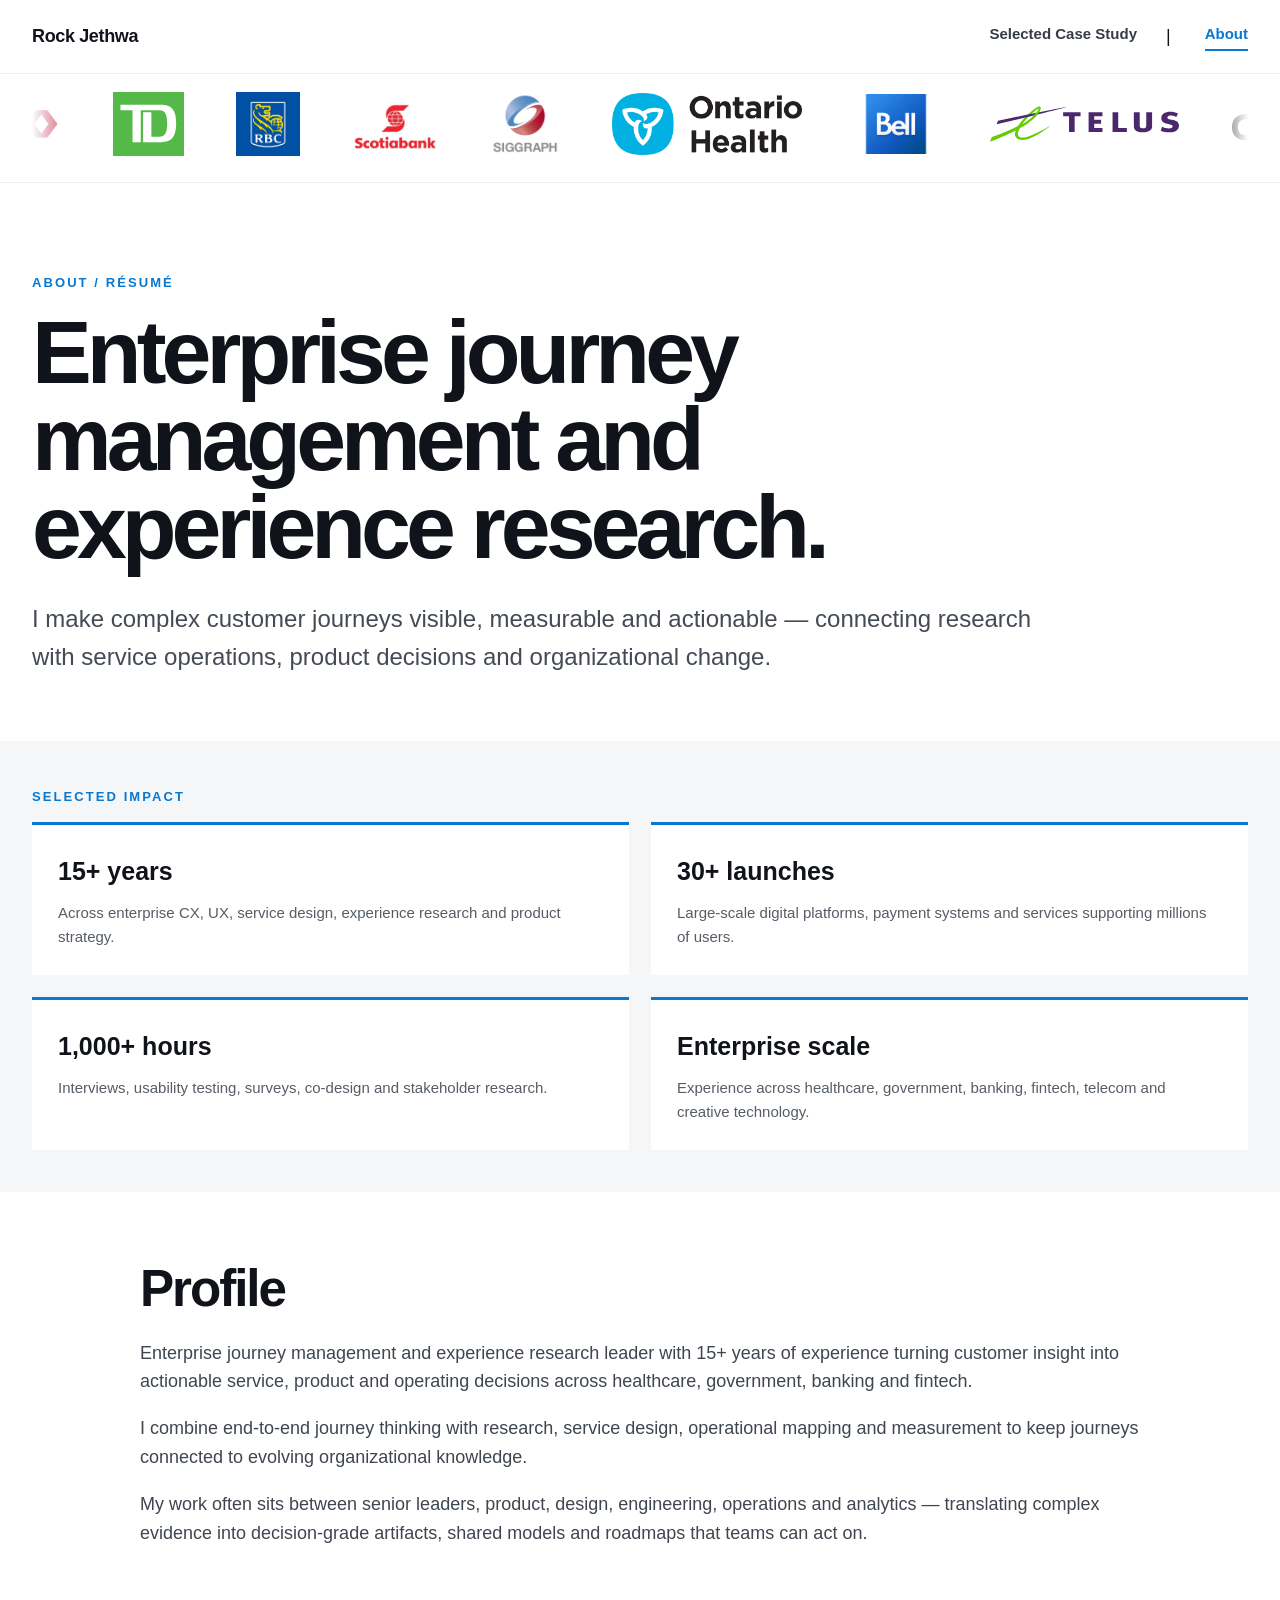
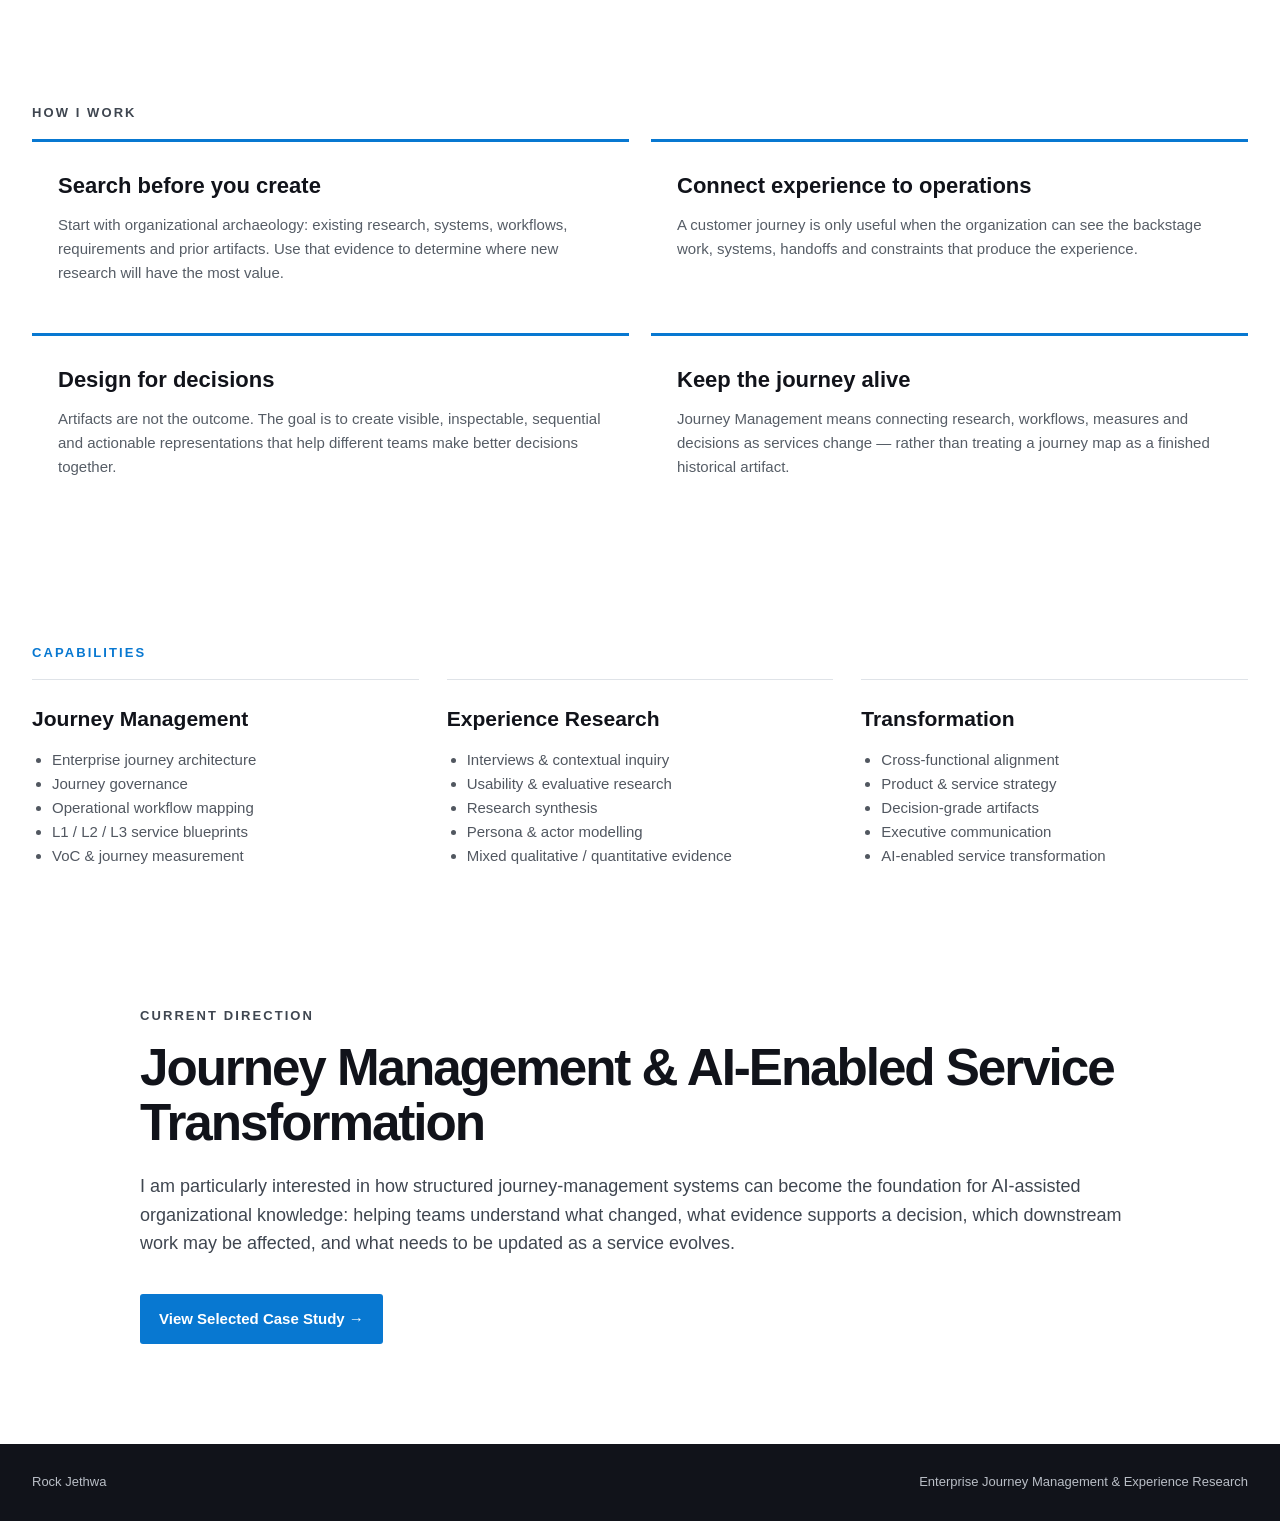
==== commit 7a08317d: "Update about.html" ====
--- a/about.html
+++ b/about.html
@@ -14,7 +14,8 @@
 <a class="brand" href="index.html">Rock Jethwa</a>
 <nav aria-label="Primary navigation" class="nav-links">
 <a href="index.html">Selected Case Study</a>
-<a class="active" href="about.html">About / Résumé</a>
+  &nbsp;| &nbsp;
+<a class="active" href="about.html">About</a>
 </nav>
 </div>
 </header><section
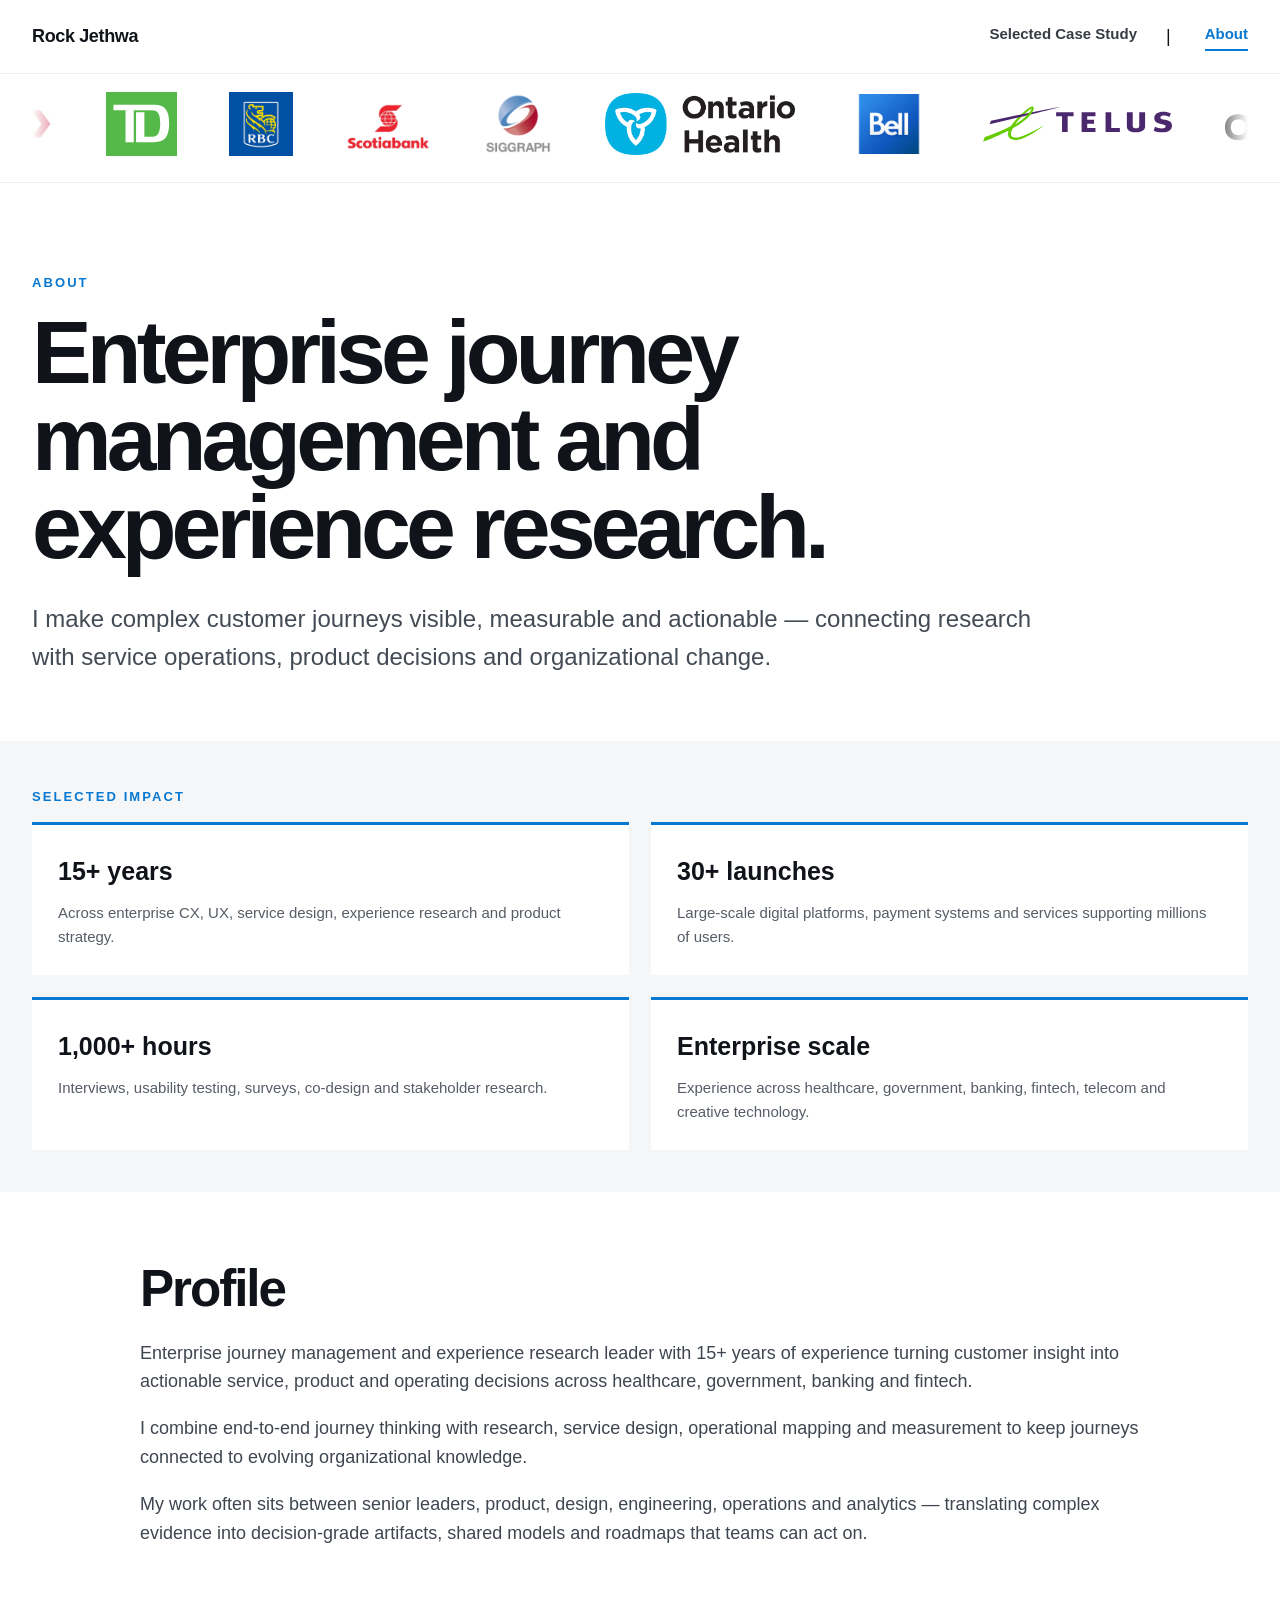
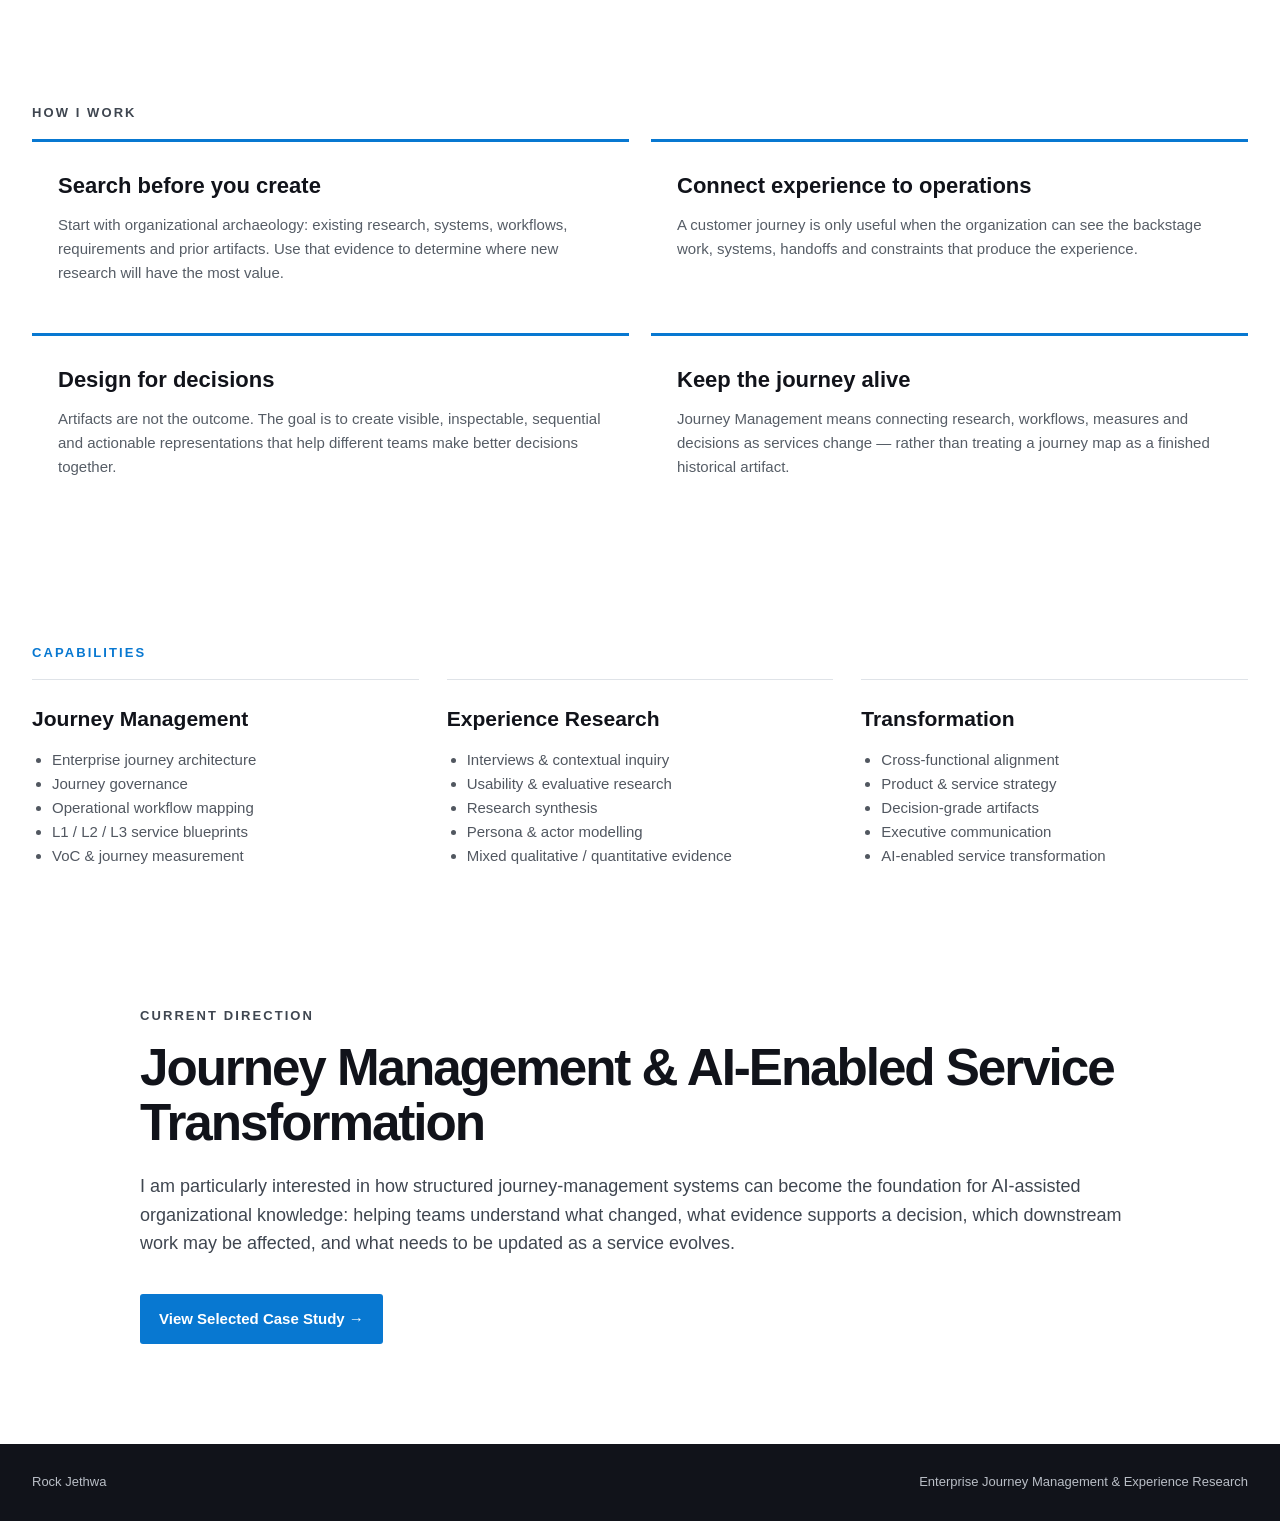
==== commit 9d5da125: "Update about.html" ====
--- a/about.html
+++ b/about.html
@@ -94,7 +94,7 @@
 <main>
 <section class="about-hero">
 <div class="container">
-<p class="eyebrow">ABOUT / RÉSUMÉ</p>
+<p class="eyebrow">ABOUT</p>
 <h1>Enterprise journey management and experience research.</h1>
 <p class="about-lead">I make complex customer journeys visible, measurable and actionable — connecting research with service operations, product decisions and organizational change.</p>
 </div>
